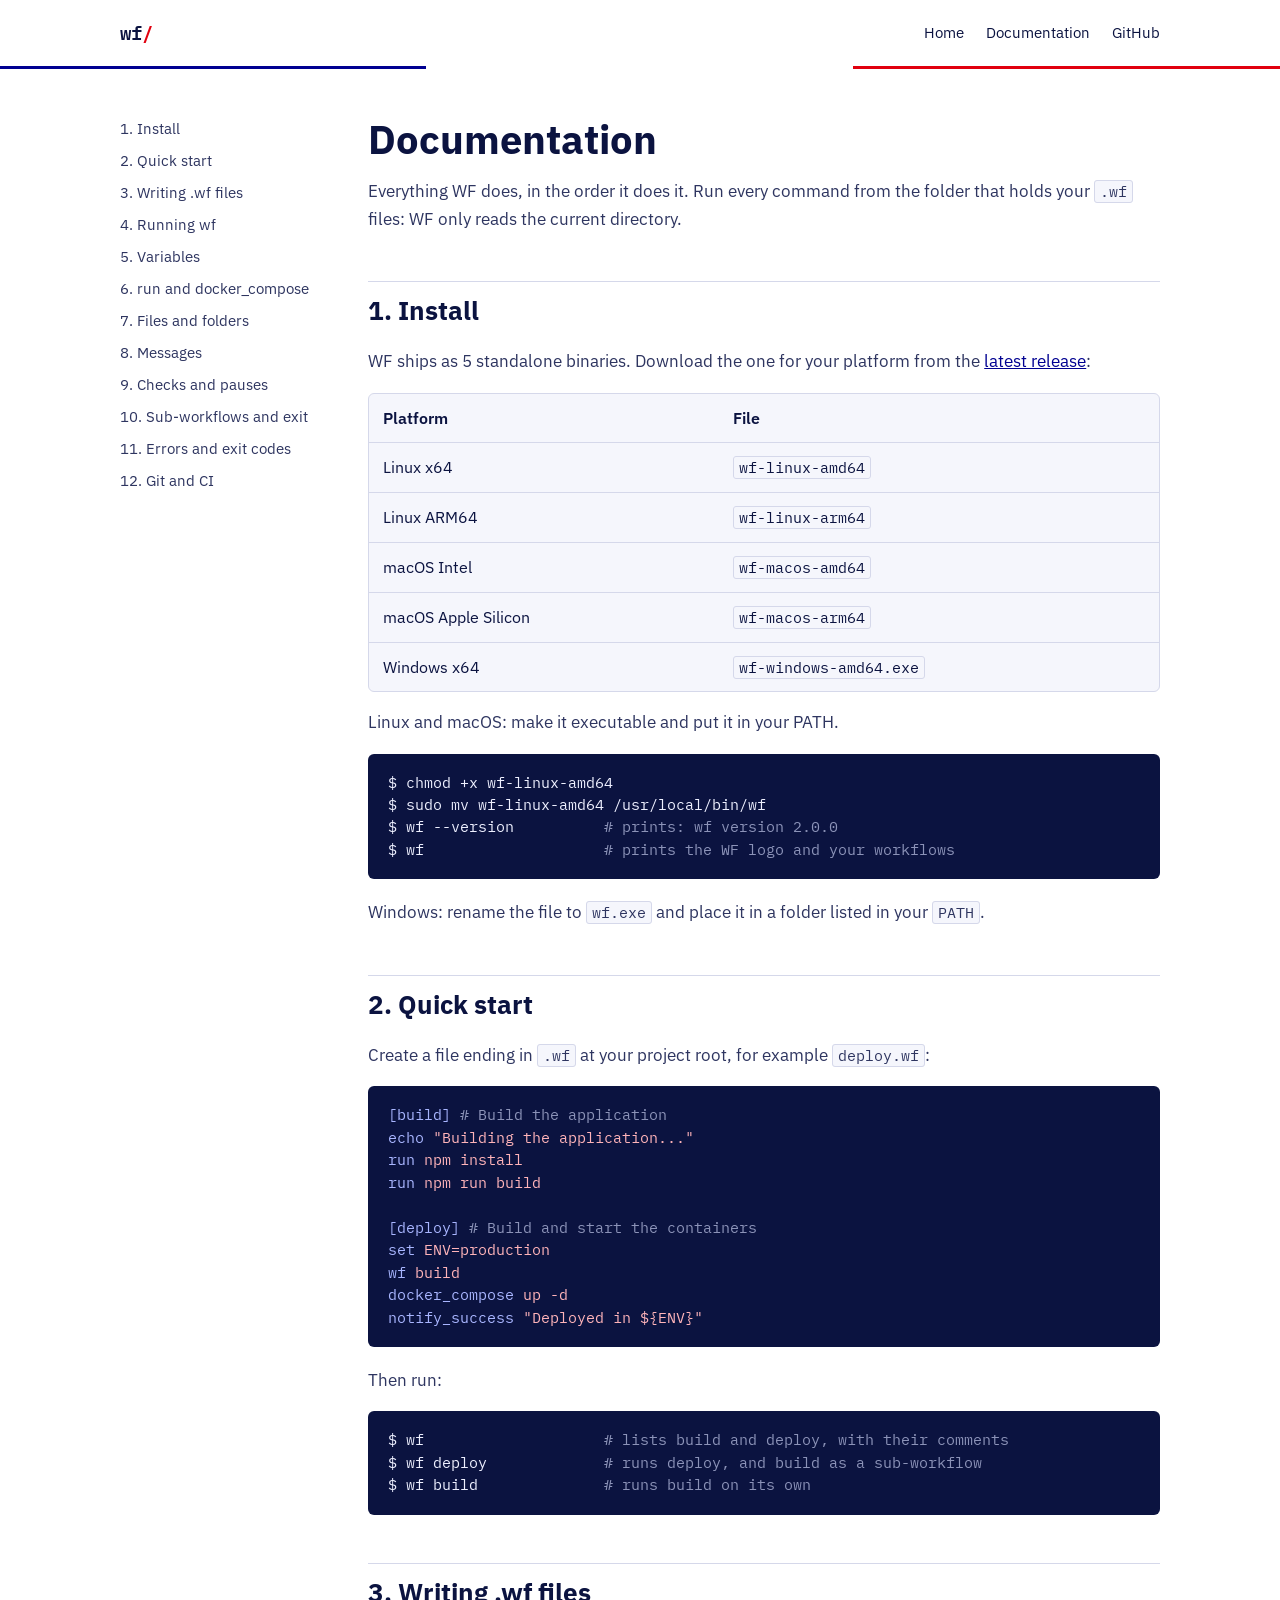
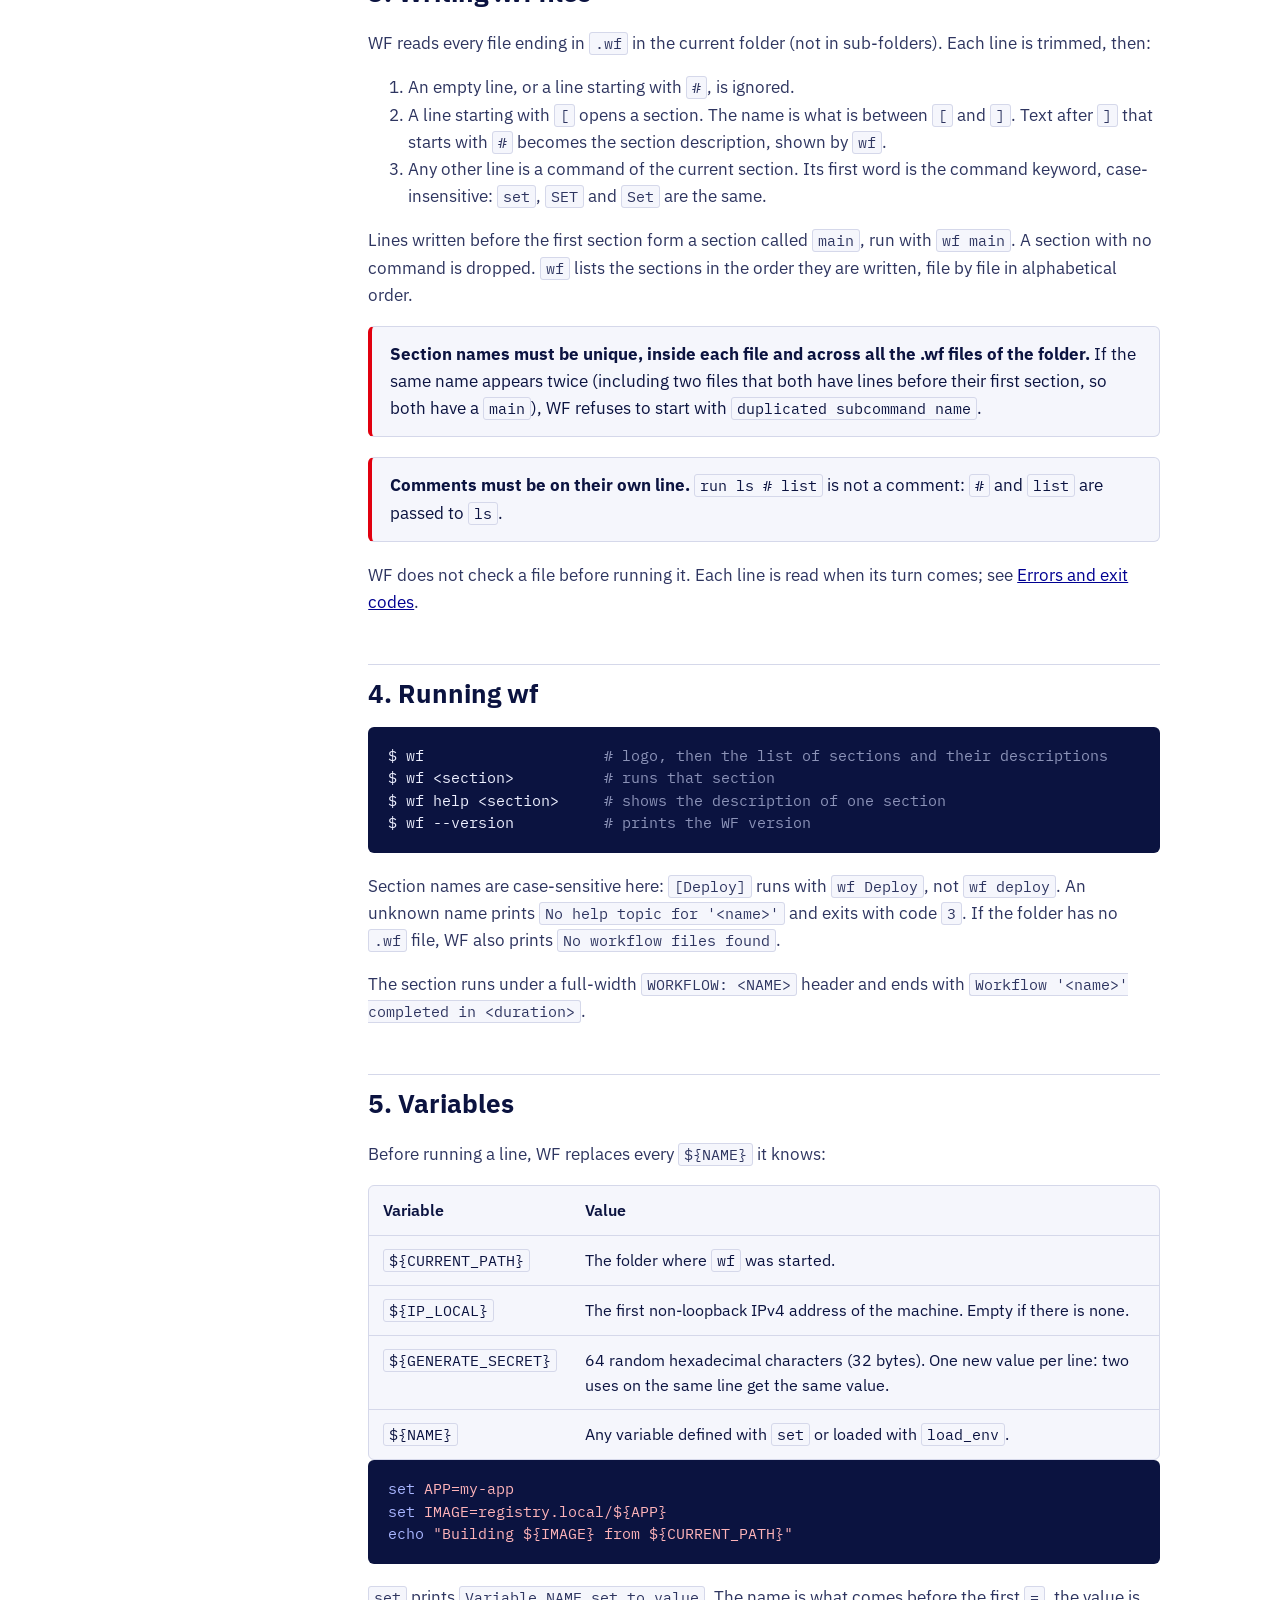
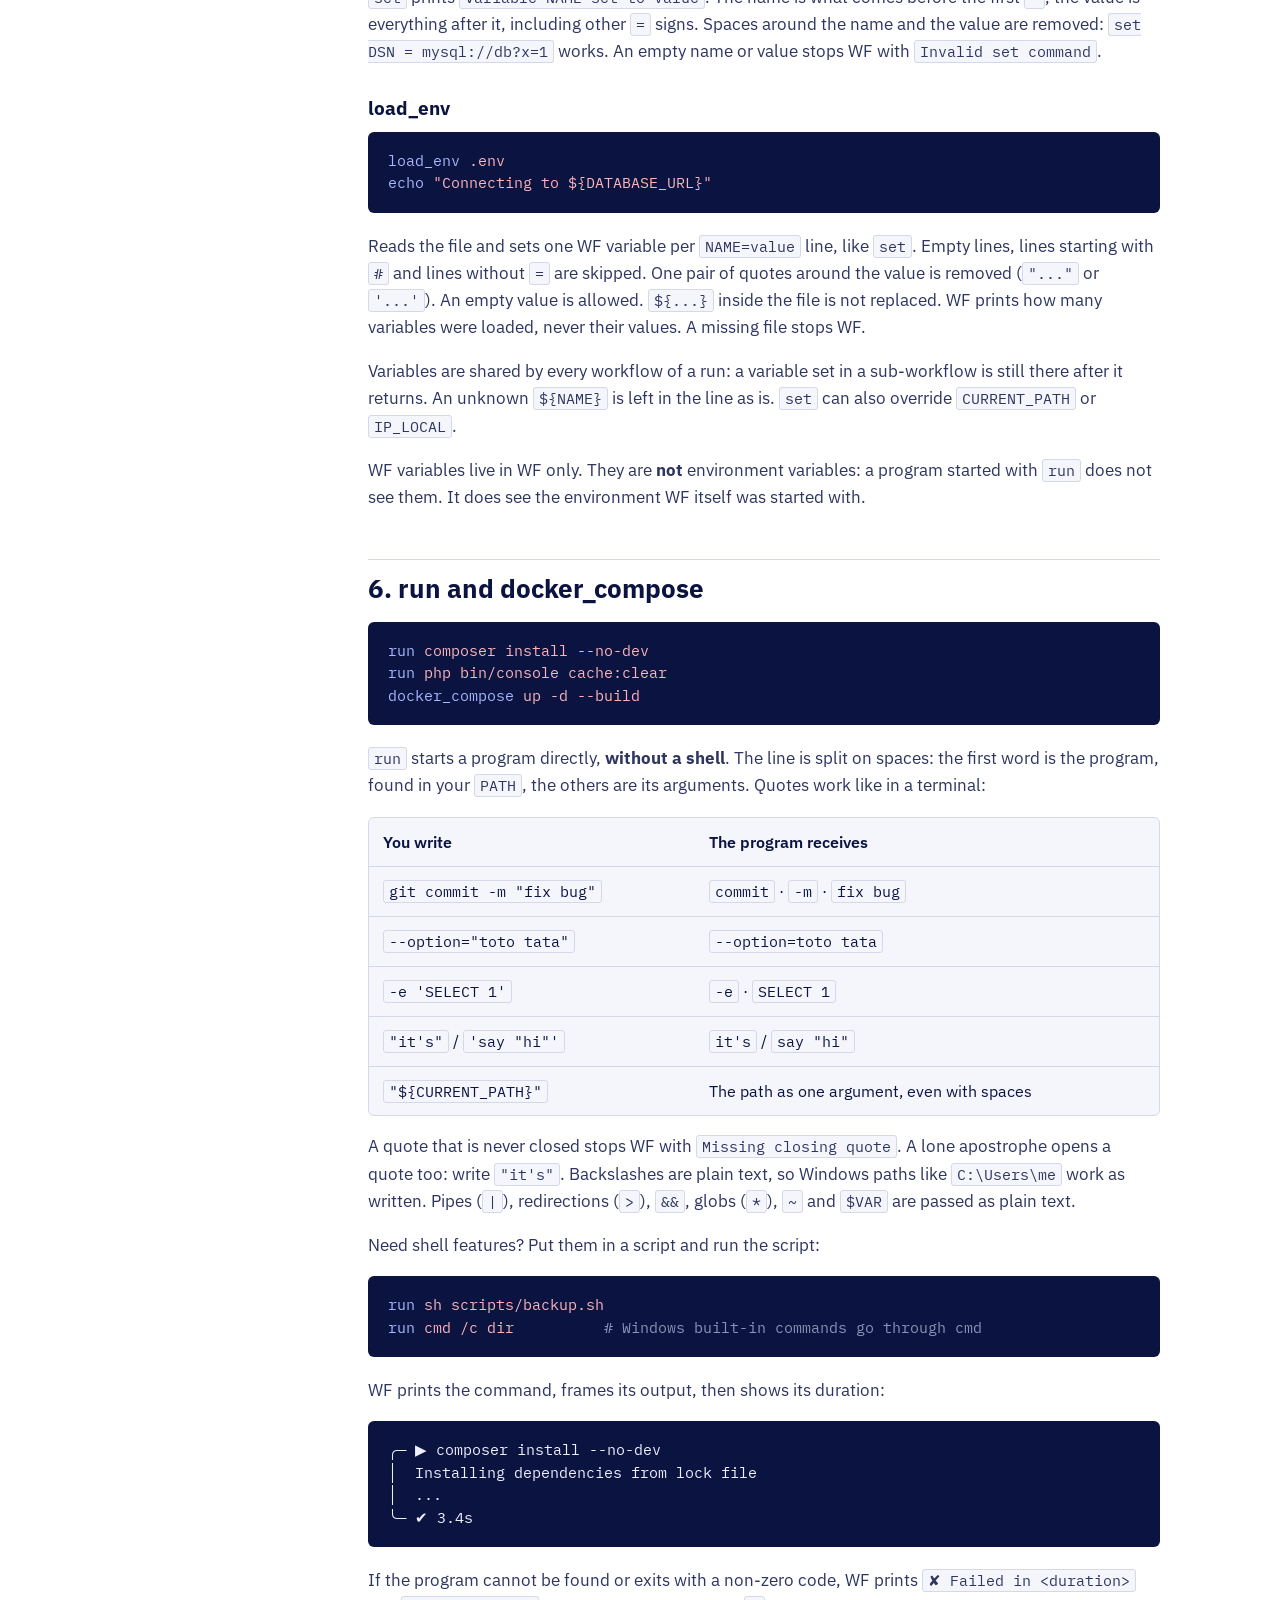
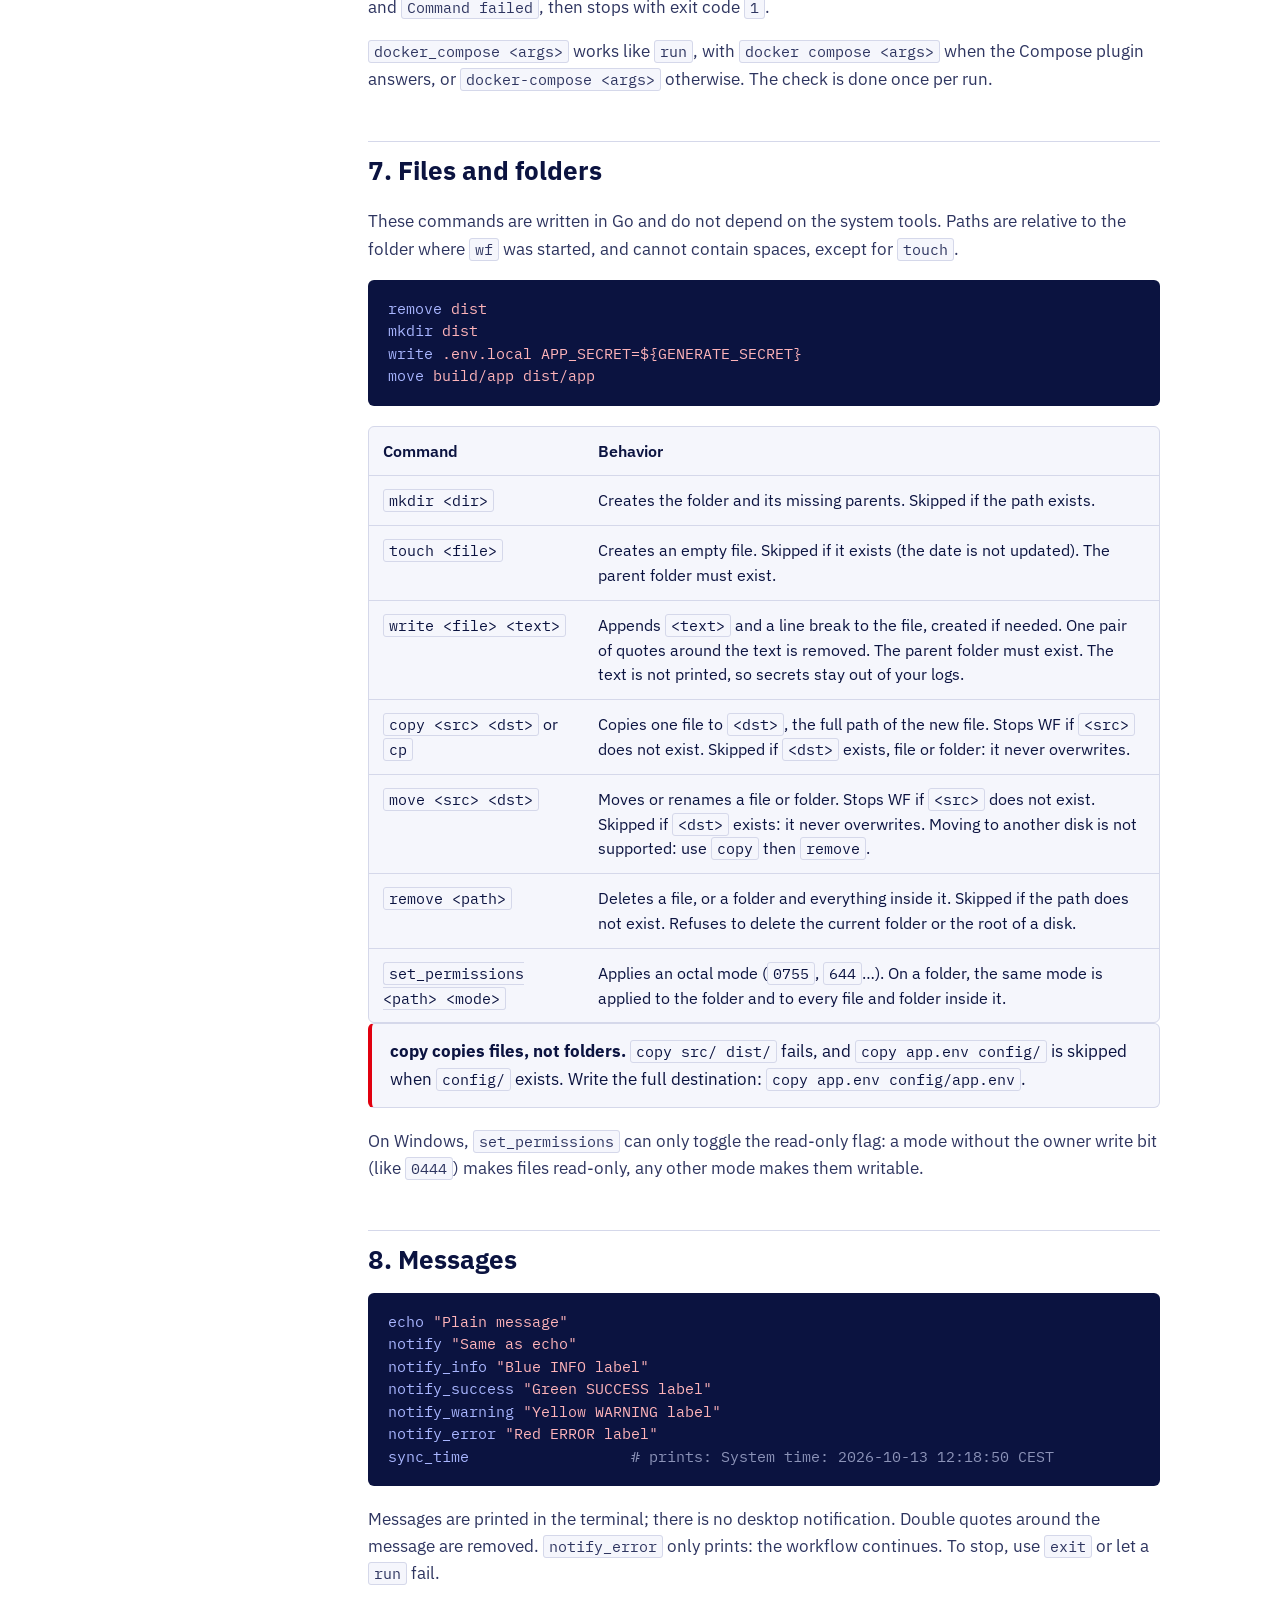
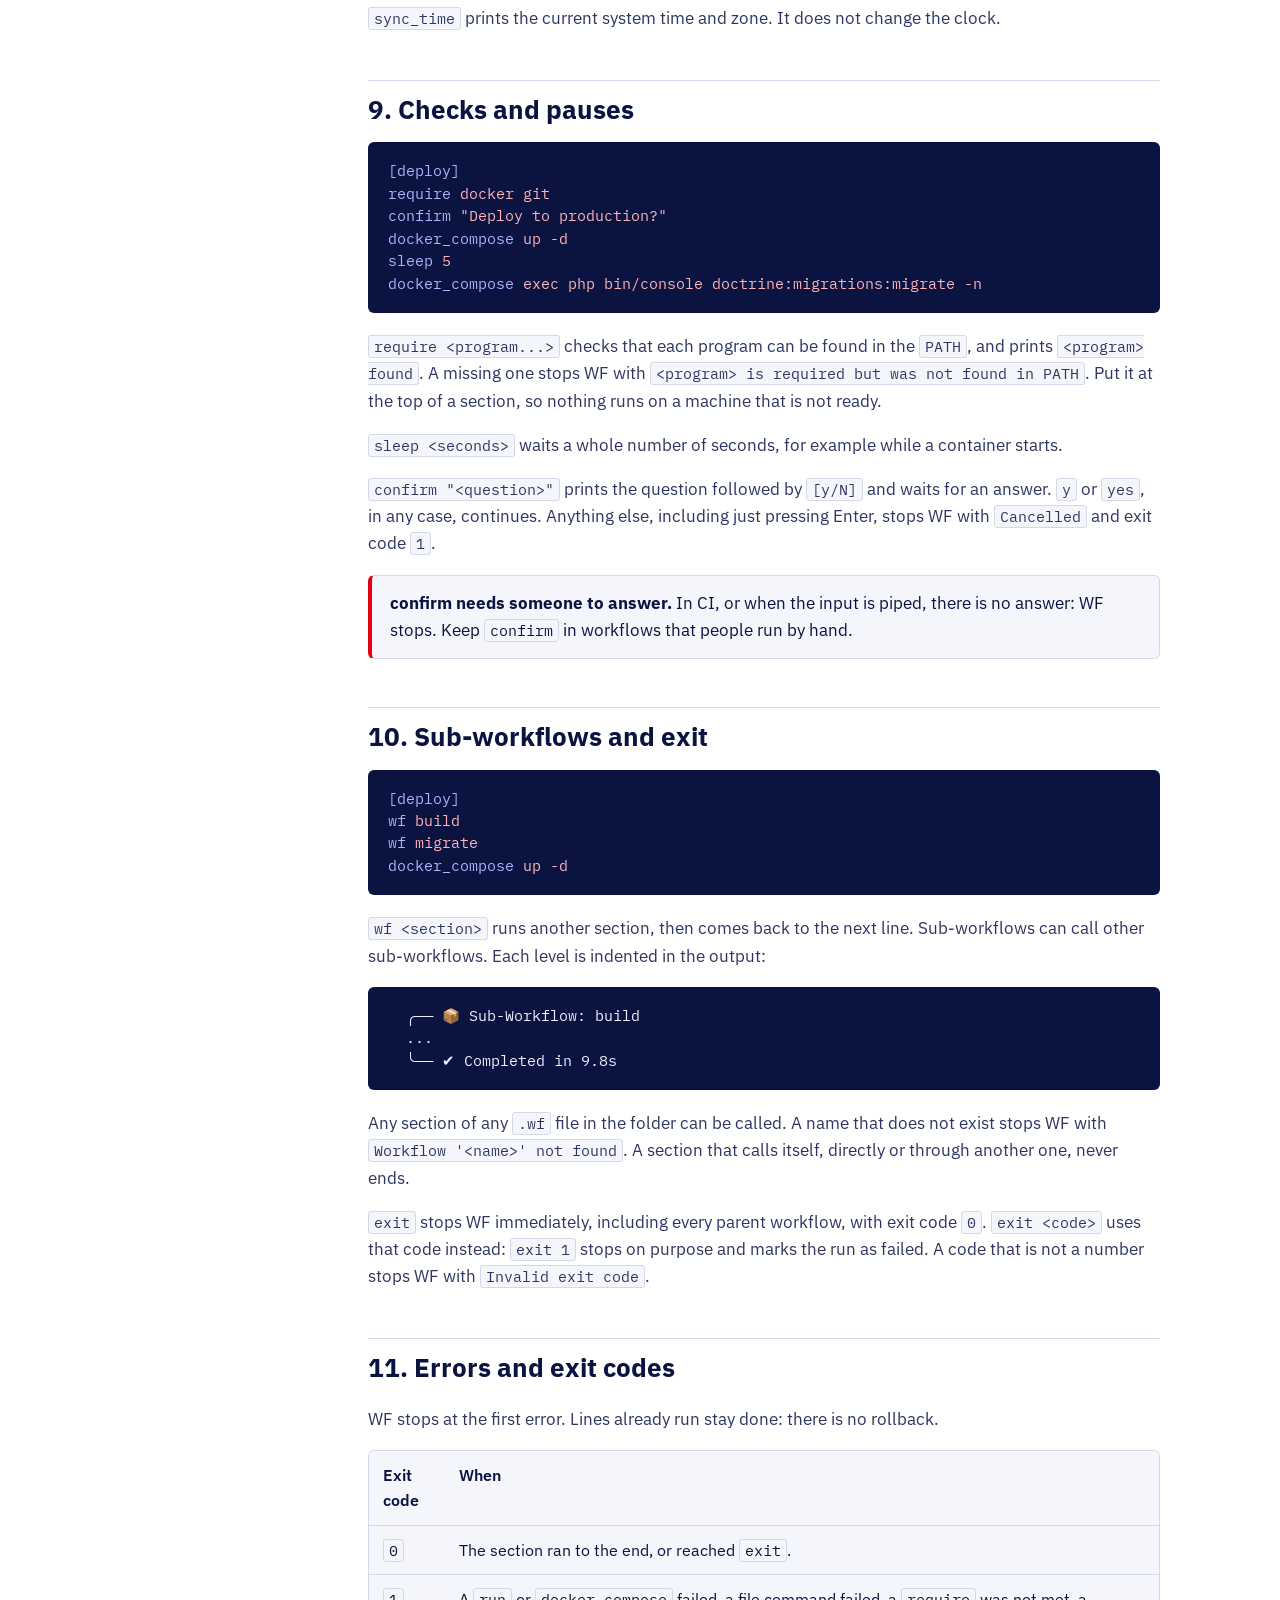
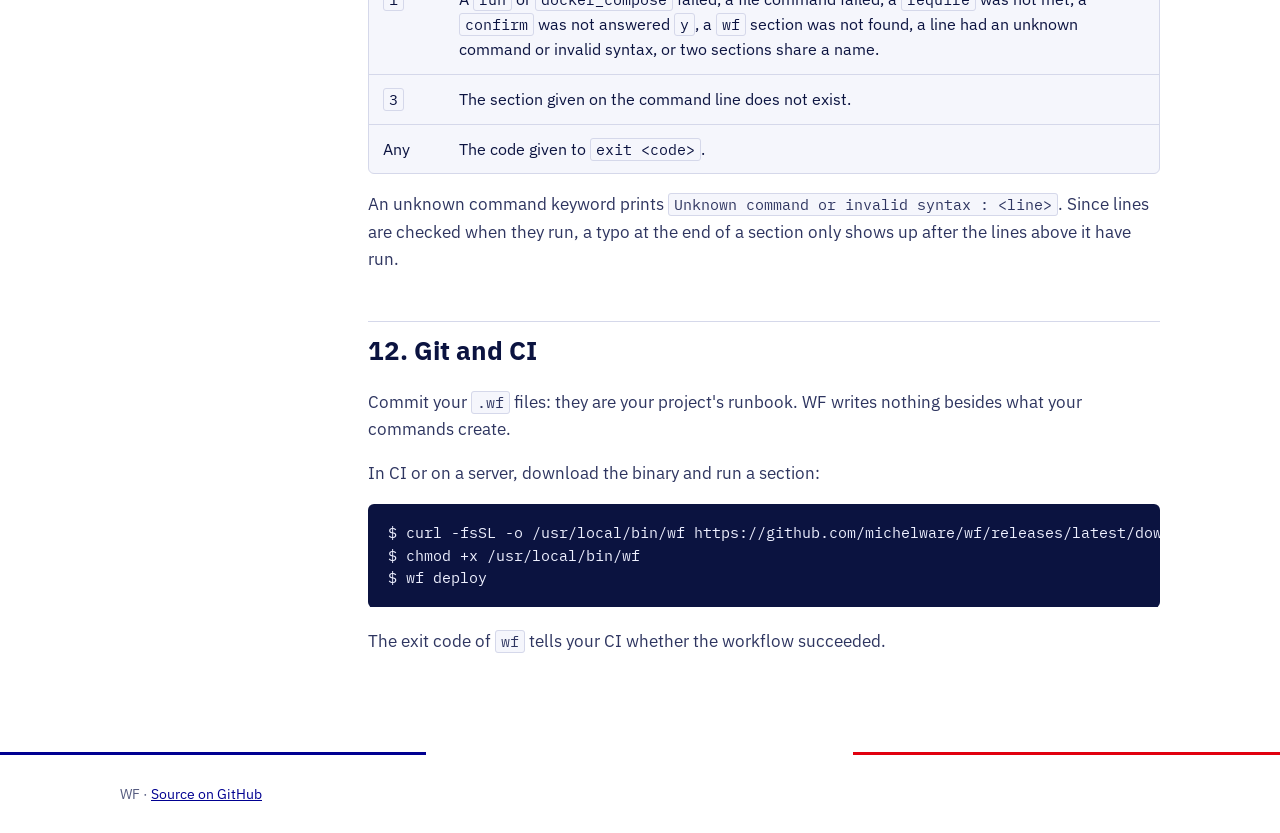
==== docs/docs.html @ cdd5311f "ci: refactor release workflow to use gh cli and simplify steps" ====
<!doctype html>
<html lang="en">
<head>
<meta charset="utf-8">
<meta name="viewport" content="width=device-width, initial-scale=1">
<title>WF documentation</title>
<meta name="description" content="Install and use WF: the 5 binaries, .wf file syntax, every command, variables and .env files, checks, sub-workflows, errors, exit codes and CI.">
<link rel="preconnect" href="https://fonts.googleapis.com">
<link rel="preconnect" href="https://fonts.gstatic.com" crossorigin>
<link href="https://fonts.googleapis.com/css2?family=IBM+Plex+Mono:wght@400;600&family=IBM+Plex+Sans:wght@400;600;700&display=swap" rel="stylesheet">
<link rel="stylesheet" href="style.css">
</head>
<body>

<header class="site-header">
  <div class="wrap">
    <a class="logo" href="./">wf<span>/</span></a>
    <nav class="site-nav" aria-label="Main">
      <a href="./">Home</a>
      <a href="docs.html">Documentation</a>
      <a href="https://github.com/michelware/wf">GitHub</a>
    </nav>
  </div>
</header>

<main class="wrap">
<div class="docs">

<nav class="toc" aria-label="Documentation">
  <ol>
    <li><a href="#install">1. Install</a></li>
    <li><a href="#quick-start">2. Quick start</a></li>
    <li><a href="#syntax">3. Writing .wf files</a></li>
    <li><a href="#cli">4. Running wf</a></li>
    <li><a href="#variables">5. Variables</a></li>
    <li><a href="#run">6. run and docker_compose</a></li>
    <li><a href="#files">7. Files and folders</a></li>
    <li><a href="#messages">8. Messages</a></li>
    <li><a href="#checks">9. Checks and pauses</a></li>
    <li><a href="#sub">10. Sub-workflows and exit</a></li>
    <li><a href="#errors">11. Errors and exit codes</a></li>
    <li><a href="#git-ci">12. Git and CI</a></li>
  </ol>
</nav>

<article>
<h1>Documentation</h1>
<p>Everything WF does, in the order it does it. Run every command from the folder that holds your <code>.wf</code> files: WF only reads the current directory.</p>

<h2 id="install">1. Install</h2>
<p>WF ships as 5 standalone binaries. Download the one for your platform from the <a href="https://github.com/michelware/wf/releases/latest">latest release</a>:</p>
<div class="table-box">
<table>
  <thead><tr><th>Platform</th><th>File</th></tr></thead>
  <tbody>
    <tr><td>Linux x64</td><td><code>wf-linux-amd64</code></td></tr>
    <tr><td>Linux ARM64</td><td><code>wf-linux-arm64</code></td></tr>
    <tr><td>macOS Intel</td><td><code>wf-macos-amd64</code></td></tr>
    <tr><td>macOS Apple Silicon</td><td><code>wf-macos-arm64</code></td></tr>
    <tr><td>Windows x64</td><td><code>wf-windows-amd64.exe</code></td></tr>
  </tbody>
</table>
</div>
<p>Linux and macOS: make it executable and put it in your PATH.</p>
<pre>$ chmod +x wf-linux-amd64
$ sudo mv wf-linux-amd64 /usr/local/bin/wf
$ wf --version          <span class="c"># prints: wf version 2.0.0</span>
$ wf                    <span class="c"># prints the WF logo and your workflows</span></pre>
<p>Windows: rename the file to <code>wf.exe</code> and place it in a folder listed in your <code>PATH</code>.</p>

<h2 id="quick-start">2. Quick start</h2>
<p>Create a file ending in <code>.wf</code> at your project root, for example <code>deploy.wf</code>:</p>
<pre><span class="k">[build]</span> <span class="c"># Build the application</span>
<span class="k">echo</span> <span class="v">"Building the application..."</span>
<span class="k">run</span> <span class="v">npm install</span>
<span class="k">run</span> <span class="v">npm run build</span>

<span class="k">[deploy]</span> <span class="c"># Build and start the containers</span>
<span class="k">set</span> <span class="v">ENV=production</span>
<span class="k">wf</span> <span class="v">build</span>
<span class="k">docker_compose</span> <span class="v">up -d</span>
<span class="k">notify_success</span> <span class="v">"Deployed in ${ENV}"</span></pre>
<p>Then run:</p>
<pre>$ wf                    <span class="c"># lists build and deploy, with their comments</span>
$ wf deploy             <span class="c"># runs deploy, and build as a sub-workflow</span>
$ wf build              <span class="c"># runs build on its own</span></pre>

<h2 id="syntax">3. Writing .wf files</h2>
<p>WF reads every file ending in <code>.wf</code> in the current folder (not in sub-folders). Each line is trimmed, then:</p>
<ol>
  <li>An empty line, or a line starting with <code>#</code>, is ignored.</li>
  <li>A line starting with <code>[</code> opens a section. The name is what is between <code>[</code> and <code>]</code>. Text after <code>]</code> that starts with <code>#</code> becomes the section description, shown by <code>wf</code>.</li>
  <li>Any other line is a command of the current section. Its first word is the command keyword, case-insensitive: <code>set</code>, <code>SET</code> and <code>Set</code> are the same.</li>
</ol>
<p>Lines written before the first section form a section called <code>main</code>, run with <code>wf main</code>. A section with no command is dropped. <code>wf</code> lists the sections in the order they are written, file by file in alphabetical order.</p>
<div class="note"><strong>Section names must be unique, inside each file and across all the .wf files of the folder.</strong> If the same name appears twice (including two files that both have lines before their first section, so both have a <code>main</code>), WF refuses to start with <code>duplicated subcommand name</code>.</div>
<div class="note"><strong>Comments must be on their own line.</strong> <code>run ls # list</code> is not a comment: <code>#</code> and <code>list</code> are passed to <code>ls</code>.</div>
<p>WF does not check a file before running it. Each line is read when its turn comes; see <a href="#errors">Errors and exit codes</a>.</p>

<h2 id="cli">4. Running wf</h2>
<pre>$ wf                    <span class="c"># logo, then the list of sections and their descriptions</span>
$ wf &lt;section&gt;          <span class="c"># runs that section</span>
$ wf help &lt;section&gt;     <span class="c"># shows the description of one section</span>
$ wf --version          <span class="c"># prints the WF version</span></pre>
<p>Section names are case-sensitive here: <code>[Deploy]</code> runs with <code>wf Deploy</code>, not <code>wf deploy</code>. An unknown name prints <code>No help topic for '&lt;name&gt;'</code> and exits with code <code>3</code>. If the folder has no <code>.wf</code> file, WF also prints <code>No workflow files found</code>.</p>
<p>The section runs under a full-width <code>WORKFLOW: &lt;NAME&gt;</code> header and ends with <code>Workflow '&lt;name&gt;' completed in &lt;duration&gt;</code>.</p>

<h2 id="variables">5. Variables</h2>
<p>Before running a line, WF replaces every <code>${NAME}</code> it knows:</p>
<div class="table-box">
<table>
  <thead><tr><th>Variable</th><th>Value</th></tr></thead>
  <tbody>
    <tr><td><code>${CURRENT_PATH}</code></td><td>The folder where <code>wf</code> was started.</td></tr>
    <tr><td><code>${IP_LOCAL}</code></td><td>The first non-loopback IPv4 address of the machine. Empty if there is none.</td></tr>
    <tr><td><code>${GENERATE_SECRET}</code></td><td>64 random hexadecimal characters (32 bytes). One new value per line: two uses on the same line get the same value.</td></tr>
    <tr><td><code>${NAME}</code></td><td>Any variable defined with <code>set</code> or loaded with <code>load_env</code>.</td></tr>
  </tbody>
</table>
</div>
<pre><span class="k">set</span> <span class="v">APP=my-app</span>
<span class="k">set</span> <span class="v">IMAGE=registry.local/${APP}</span>
<span class="k">echo</span> <span class="v">"Building ${IMAGE} from ${CURRENT_PATH}"</span></pre>
<p><code>set</code> prints <code>Variable NAME set to value</code>. The name is what comes before the first <code>=</code>, the value is everything after it, including other <code>=</code> signs. Spaces around the name and the value are removed: <code>set DSN = mysql://db?x=1</code> works. An empty name or value stops WF with <code>Invalid set command</code>.</p>
<h3>load_env</h3>
<pre><span class="k">load_env</span> <span class="v">.env</span>
<span class="k">echo</span> <span class="v">"Connecting to ${DATABASE_URL}"</span></pre>
<p>Reads the file and sets one WF variable per <code>NAME=value</code> line, like <code>set</code>. Empty lines, lines starting with <code>#</code> and lines without <code>=</code> are skipped. One pair of quotes around the value is removed (<code>"..."</code> or <code>'...'</code>). An empty value is allowed. <code>${...}</code> inside the file is not replaced. WF prints how many variables were loaded, never their values. A missing file stops WF.</p>
<p>Variables are shared by every workflow of a run: a variable set in a sub-workflow is still there after it returns. An unknown <code>${NAME}</code> is left in the line as is. <code>set</code> can also override <code>CURRENT_PATH</code> or <code>IP_LOCAL</code>.</p>
<p>WF variables live in WF only. They are <strong>not</strong> environment variables: a program started with <code>run</code> does not see them. It does see the environment WF itself was started with.</p>

<h2 id="run">6. run and docker_compose</h2>
<pre><span class="k">run</span> <span class="v">composer install --no-dev</span>
<span class="k">run</span> <span class="v">php bin/console cache:clear</span>
<span class="k">docker_compose</span> <span class="v">up -d --build</span></pre>
<p><code>run</code> starts a program directly, <strong>without a shell</strong>. The line is split on spaces: the first word is the program, found in your <code>PATH</code>, the others are its arguments. Quotes work like in a terminal:</p>
<div class="table-box">
<table>
  <thead><tr><th>You write</th><th>The program receives</th></tr></thead>
  <tbody>
    <tr><td><code>git commit -m "fix bug"</code></td><td><code>commit</code> · <code>-m</code> · <code>fix bug</code></td></tr>
    <tr><td><code>--option="toto tata"</code></td><td><code>--option=toto tata</code></td></tr>
    <tr><td><code>-e 'SELECT 1'</code></td><td><code>-e</code> · <code>SELECT 1</code></td></tr>
    <tr><td><code>"it's"</code> / <code>'say "hi"'</code></td><td><code>it's</code> / <code>say "hi"</code></td></tr>
    <tr><td><code>"${CURRENT_PATH}"</code></td><td>The path as one argument, even with spaces</td></tr>
  </tbody>
</table>
</div>
<p>A quote that is never closed stops WF with <code>Missing closing quote</code>. A lone apostrophe opens a quote too: write <code>"it's"</code>. Backslashes are plain text, so Windows paths like <code>C:\Users\me</code> work as written. Pipes (<code>|</code>), redirections (<code>&gt;</code>), <code>&amp;&amp;</code>, globs (<code>*</code>), <code>~</code> and <code>$VAR</code> are passed as plain text.</p>
<p>Need shell features? Put them in a script and run the script:</p>
<pre><span class="k">run</span> <span class="v">sh scripts/backup.sh</span>
<span class="k">run</span> <span class="v">cmd /c dir</span>          <span class="c"># Windows built-in commands go through cmd</span></pre>
<p>WF prints the command, frames its output, then shows its duration:</p>
<pre>╭─ ▶ composer install --no-dev
│  Installing dependencies from lock file
│  ...
╰─ ✔ 3.4s</pre>
<p>If the program cannot be found or exits with a non-zero code, WF prints <code>✘ Failed in &lt;duration&gt;</code> and <code>Command failed</code>, then stops with exit code <code>1</code>.</p>
<p><code>docker_compose &lt;args&gt;</code> works like <code>run</code>, with <code>docker compose &lt;args&gt;</code> when the Compose plugin answers, or <code>docker-compose &lt;args&gt;</code> otherwise. The check is done once per run.</p>

<h2 id="files">7. Files and folders</h2>
<p>These commands are written in Go and do not depend on the system tools. Paths are relative to the folder where <code>wf</code> was started, and cannot contain spaces, except for <code>touch</code>.</p>
<pre><span class="k">remove</span> <span class="v">dist</span>
<span class="k">mkdir</span> <span class="v">dist</span>
<span class="k">write</span> <span class="v">.env.local APP_SECRET=${GENERATE_SECRET}</span>
<span class="k">move</span> <span class="v">build/app dist/app</span></pre>
<div class="table-box">
<table>
  <thead><tr><th>Command</th><th>Behavior</th></tr></thead>
  <tbody>
    <tr><td><code>mkdir &lt;dir&gt;</code></td><td>Creates the folder and its missing parents. Skipped if the path exists.</td></tr>
    <tr><td><code>touch &lt;file&gt;</code></td><td>Creates an empty file. Skipped if it exists (the date is not updated). The parent folder must exist.</td></tr>
    <tr><td><code>write &lt;file&gt; &lt;text&gt;</code></td><td>Appends <code>&lt;text&gt;</code> and a line break to the file, created if needed. One pair of quotes around the text is removed. The parent folder must exist. The text is not printed, so secrets stay out of your logs.</td></tr>
    <tr><td><code>copy &lt;src&gt; &lt;dst&gt;</code> or <code>cp</code></td><td>Copies one file to <code>&lt;dst&gt;</code>, the full path of the new file. Stops WF if <code>&lt;src&gt;</code> does not exist. Skipped if <code>&lt;dst&gt;</code> exists, file or folder: it never overwrites.</td></tr>
    <tr><td><code>move &lt;src&gt; &lt;dst&gt;</code></td><td>Moves or renames a file or folder. Stops WF if <code>&lt;src&gt;</code> does not exist. Skipped if <code>&lt;dst&gt;</code> exists: it never overwrites. Moving to another disk is not supported: use <code>copy</code> then <code>remove</code>.</td></tr>
    <tr><td><code>remove &lt;path&gt;</code></td><td>Deletes a file, or a folder and everything inside it. Skipped if the path does not exist. Refuses to delete the current folder or the root of a disk.</td></tr>
    <tr><td><code>set_permissions &lt;path&gt; &lt;mode&gt;</code></td><td>Applies an octal mode (<code>0755</code>, <code>644</code>…). On a folder, the same mode is applied to the folder and to every file and folder inside it.</td></tr>
  </tbody>
</table>
</div>
<div class="note"><strong>copy copies files, not folders.</strong> <code>copy src/ dist/</code> fails, and <code>copy app.env config/</code> is skipped when <code>config/</code> exists. Write the full destination: <code>copy app.env config/app.env</code>.</div>
<p>On Windows, <code>set_permissions</code> can only toggle the read-only flag: a mode without the owner write bit (like <code>0444</code>) makes files read-only, any other mode makes them writable.</p>

<h2 id="messages">8. Messages</h2>
<pre><span class="k">echo</span> <span class="v">"Plain message"</span>
<span class="k">notify</span> <span class="v">"Same as echo"</span>
<span class="k">notify_info</span> <span class="v">"Blue INFO label"</span>
<span class="k">notify_success</span> <span class="v">"Green SUCCESS label"</span>
<span class="k">notify_warning</span> <span class="v">"Yellow WARNING label"</span>
<span class="k">notify_error</span> <span class="v">"Red ERROR label"</span>
<span class="k">sync_time</span>                  <span class="c"># prints: System time: 2026-10-13 12:18:50 CEST</span></pre>
<p>Messages are printed in the terminal; there is no desktop notification. Double quotes around the message are removed. <code>notify_error</code> only prints: the workflow continues. To stop, use <code>exit</code> or let a <code>run</code> fail.</p>
<p><code>sync_time</code> prints the current system time and zone. It does not change the clock.</p>

<h2 id="checks">9. Checks and pauses</h2>
<pre><span class="k">[deploy]</span>
<span class="k">require</span> <span class="v">docker git</span>
<span class="k">confirm</span> <span class="v">"Deploy to production?"</span>
<span class="k">docker_compose</span> <span class="v">up -d</span>
<span class="k">sleep</span> <span class="v">5</span>
<span class="k">docker_compose</span> <span class="v">exec php bin/console doctrine:migrations:migrate -n</span></pre>
<p><code>require &lt;program...&gt;</code> checks that each program can be found in the <code>PATH</code>, and prints <code>&lt;program&gt; found</code>. A missing one stops WF with <code>&lt;program&gt; is required but was not found in PATH</code>. Put it at the top of a section, so nothing runs on a machine that is not ready.</p>
<p><code>sleep &lt;seconds&gt;</code> waits a whole number of seconds, for example while a container starts.</p>
<p><code>confirm "&lt;question&gt;"</code> prints the question followed by <code>[y/N]</code> and waits for an answer. <code>y</code> or <code>yes</code>, in any case, continues. Anything else, including just pressing Enter, stops WF with <code>Cancelled</code> and exit code <code>1</code>.</p>
<div class="note"><strong>confirm needs someone to answer.</strong> In CI, or when the input is piped, there is no answer: WF stops. Keep <code>confirm</code> in workflows that people run by hand.</div>

<h2 id="sub">10. Sub-workflows and exit</h2>
<pre><span class="k">[deploy]</span>
<span class="k">wf</span> <span class="v">build</span>
<span class="k">wf</span> <span class="v">migrate</span>
<span class="k">docker_compose</span> <span class="v">up -d</span></pre>
<p><code>wf &lt;section&gt;</code> runs another section, then comes back to the next line. Sub-workflows can call other sub-workflows. Each level is indented in the output:</p>
<pre>  ╭── 📦 Sub-Workflow: build
  ...
  ╰── ✔ Completed in 9.8s</pre>
<p>Any section of any <code>.wf</code> file in the folder can be called. A name that does not exist stops WF with <code>Workflow '&lt;name&gt;' not found</code>. A section that calls itself, directly or through another one, never ends.</p>
<p><code>exit</code> stops WF immediately, including every parent workflow, with exit code <code>0</code>. <code>exit &lt;code&gt;</code> uses that code instead: <code>exit 1</code> stops on purpose and marks the run as failed. A code that is not a number stops WF with <code>Invalid exit code</code>.</p>

<h2 id="errors">11. Errors and exit codes</h2>
<p>WF stops at the first error. Lines already run stay done: there is no rollback.</p>
<div class="table-box">
<table>
  <thead><tr><th>Exit code</th><th>When</th></tr></thead>
  <tbody>
    <tr><td><code>0</code></td><td>The section ran to the end, or reached <code>exit</code>.</td></tr>
    <tr><td><code>1</code></td><td>A <code>run</code> or <code>docker_compose</code> failed, a file command failed, a <code>require</code> was not met, a <code>confirm</code> was not answered <code>y</code>, a <code>wf</code> section was not found, a line had an unknown command or invalid syntax, or two sections share a name.</td></tr>
    <tr><td><code>3</code></td><td>The section given on the command line does not exist.</td></tr>
    <tr><td>Any</td><td>The code given to <code>exit &lt;code&gt;</code>.</td></tr>
  </tbody>
</table>
</div>
<p>An unknown command keyword prints <code>Unknown command or invalid syntax : &lt;line&gt;</code>. Since lines are checked when they run, a typo at the end of a section only shows up after the lines above it have run.</p>

<h2 id="git-ci">12. Git and CI</h2>
<p>Commit your <code>.wf</code> files: they are your project's runbook. WF writes nothing besides what your commands create.</p>
<p>In CI or on a server, download the binary and run a section:</p>
<pre>$ curl -fsSL -o /usr/local/bin/wf https://github.com/michelware/wf/releases/latest/download/wf-linux-amd64
$ chmod +x /usr/local/bin/wf
$ wf deploy</pre>
<p>The exit code of <code>wf</code> tells your CI whether the workflow succeeded.</p>

</article>
</div>
</main>

<footer class="site-footer">
  <div class="wrap">WF · <a href="https://github.com/michelware/wf">Source on GitHub</a></div>
</footer>

</body>
</html>
---- docs/style.css ----
/* WF site — shared stylesheet. No framework, no build step. */

/* Colour chart: blue, white, red, the colours of France and Paris. */
:root {
  --blue: #000091;
  --white: #ffffff;
  --red: #e1000f;
  --ground: #ffffff;
  --surface: #f5f6fc;
  --ink: #0b1340;
  --ink-soft: #2e3560;
  --ink-mute: #565c80;
  --line: #d5d8ea;
  --accent: var(--blue);
  --accent-2: var(--red);
  --code-bg: #0b1340;
  --code-ink: #eef0ff;
  --code-comment: #8c93b8;
  --code-key: #a9b6ff;
  --code-value: #ffb4b9;
  --font-sans: "IBM Plex Sans", system-ui, -apple-system, "Segoe UI", sans-serif;
  --font-mono: "IBM Plex Mono", ui-monospace, "SFMono-Regular", Menlo, monospace;
}

@media (prefers-color-scheme: dark) {
  :root {
    --blue: #3d5bff;
    --ground: #070c26;
    --surface: #0f1638;
    --ink: #ffffff;
    --ink-soft: #ccd1ec;
    --ink-mute: #9aa1c6;
    --line: #232c5c;
    --accent: #8fa0ff;
    --accent-2: #ff5c66;
    --code-bg: #03061a;
  }
}

* { box-sizing: border-box; }

html { scroll-behavior: smooth; }

body {
  margin: 0;
  background: var(--ground);
  color: var(--ink);
  font-family: var(--font-sans);
  font-size: 17px;
  line-height: 1.6;
}

a { color: var(--accent); }
a:hover { text-decoration-thickness: 2px; }

.wrap { max-width: 1080px; margin: 0 auto; padding: 0 20px; }

/* Header */
.site-header {
  border-bottom: 3px solid;
  border-image: linear-gradient(to right, var(--blue) 33.3%, var(--white) 33.3% 66.6%, var(--red) 66.6%) 1;
}
.site-header .wrap {
  display: flex; flex-wrap: wrap; gap: 16px;
  align-items: center; justify-content: space-between;
  padding-top: 18px; padding-bottom: 18px;
}
.logo { font-family: var(--font-mono); font-weight: 600; font-size: 19px; color: var(--ink); text-decoration: none; }
.logo span { color: var(--accent-2); }
.site-nav { display: flex; flex-wrap: wrap; gap: 22px; font-size: 15px; }
.site-nav a { color: var(--ink); text-decoration: none; }
.site-nav a:hover { color: var(--accent-2); }

/* Hero */
.hero { padding: 88px 0 72px; }
.eyebrow { font-family: var(--font-mono); font-size: 14px; color: var(--ink-mute); margin: 0 0 20px; }
.hero h1 { margin: 0; font-size: clamp(36px, 6vw, 60px); line-height: 1.05; letter-spacing: -0.02em; max-width: 820px; }
.hero p.lead { margin: 24px 0 0; font-size: 20px; color: var(--ink-soft); max-width: 680px; }
.actions { margin-top: 36px; display: flex; flex-wrap: wrap; gap: 14px; }
.button {
  display: inline-flex; align-items: center; min-height: 48px; padding: 0 22px;
  border-radius: 4px; font-weight: 600; text-decoration: none;
  border: 1px solid var(--ink); color: var(--ink);
}
.button.primary { background: var(--accent); border-color: var(--accent); color: var(--white); }
.button.primary:hover { background: var(--accent-2); border-color: var(--accent-2); opacity: 1; }
.button:hover { text-decoration: none; opacity: 0.9; }

/* Sections */
section { padding: 64px 0; border-top: 1px solid var(--line); }
section h2 { margin: 0 0 12px; font-size: 32px; line-height: 1.2; }
.section-lead { margin: 0 0 36px; color: var(--ink-soft); max-width: 680px; }
.label { font-family: var(--font-mono); font-size: 14px; color: var(--accent-2); margin: 0 0 10px; }

.grid { display: flex; flex-wrap: wrap; gap: 20px; }
.card {
  flex: 1 1 280px; background: var(--surface); border: 1px solid var(--line);
  border-radius: 6px; padding: 24px;
}
.card h3 { margin: 0 0 8px; font-size: 19px; }
.card p { margin: 0; color: var(--ink-soft); }
.card { min-width: 0; }
.card pre { margin: 0 0 14px; font-size: 13px; tab-size: 4; }
#example .grid { margin-top: 20px; }

/* Code */
pre, code { font-family: var(--font-mono); font-size: 14.5px; }
pre {
  background: var(--code-bg); color: var(--code-ink);
  border-radius: 6px; padding: 18px 20px; overflow-x: auto; line-height: 1.55; margin: 0 0 20px;
}
:not(pre) > code { background: var(--surface); border: 1px solid var(--line); border-radius: 3px; padding: 1px 5px; }
.c { color: var(--code-comment); }
.k { color: var(--code-key); }
.v { color: var(--code-value); }

.terminal-title { font-family: var(--font-mono); font-size: 13px; color: var(--ink-mute); margin: 0 0 6px; }

/* Tables */
.table-box { overflow-x: auto; border: 1px solid var(--line); border-radius: 6px; background: var(--surface); }
table { border-collapse: collapse; width: 100%; min-width: 640px; font-size: 15.5px; }
th, td { text-align: left; padding: 12px 14px; border-bottom: 1px solid var(--line); vertical-align: top; }
th { font-weight: 600; }
tr:last-child td { border-bottom: 0; }
td.us, th.us { background: color-mix(in srgb, var(--accent) 8%, transparent); }

/* Never list */
.never { display: flex; flex-wrap: wrap; gap: 10px; list-style: none; padding: 0; margin: 0; }
.never li { font-family: var(--font-mono); font-size: 14px; padding: 6px 12px; border: 1px solid var(--line); border-radius: 4px; }

/* Quote */
blockquote { margin: 0; padding: 24px; background: var(--surface); border: 1px solid var(--line); border-radius: 6px; font-size: 19px; }
blockquote footer { margin-top: 10px; font-size: 15px; color: var(--ink-mute); }

/* Docs layout */
.docs { display: flex; flex-wrap: wrap; gap: 48px; padding: 48px 0 80px; }
.docs nav.toc { flex: 1 1 200px; max-width: 240px; font-size: 15px; }
.docs nav.toc ol { list-style: none; padding: 0; margin: 0; display: flex; flex-direction: column; gap: 8px; }
.docs nav.toc a { color: var(--ink-soft); text-decoration: none; }
.docs nav.toc a:hover { color: var(--accent); }
.docs article { flex: 999 1 560px; min-width: 0; }
.docs article h1 { margin: 0 0 12px; font-size: 40px; line-height: 1.1; }
.docs article h2 { margin: 48px 0 12px; font-size: 26px; padding-top: 8px; border-top: 1px solid var(--line); }
.docs article h3 { margin: 28px 0 8px; font-size: 19px; }
.docs article p, .docs article li { color: var(--ink-soft); }
.note { padding: 14px 18px; border: 1px solid var(--line); border-left: 4px solid var(--accent-2); border-radius: 6px; background: var(--surface); margin: 0 0 20px; }
.note strong { color: var(--ink); }

/* Footer */
.site-footer { border-top: 3px solid; border-image: linear-gradient(to right, var(--blue) 33.3%, var(--white) 33.3% 66.6%, var(--red) 66.6%) 1; padding: 28px 0; font-size: 14px; color: var(--ink-mute); }

@media (max-width: 720px) {
  .docs nav.toc { max-width: none; }
  .hero { padding: 56px 0 48px; }
}
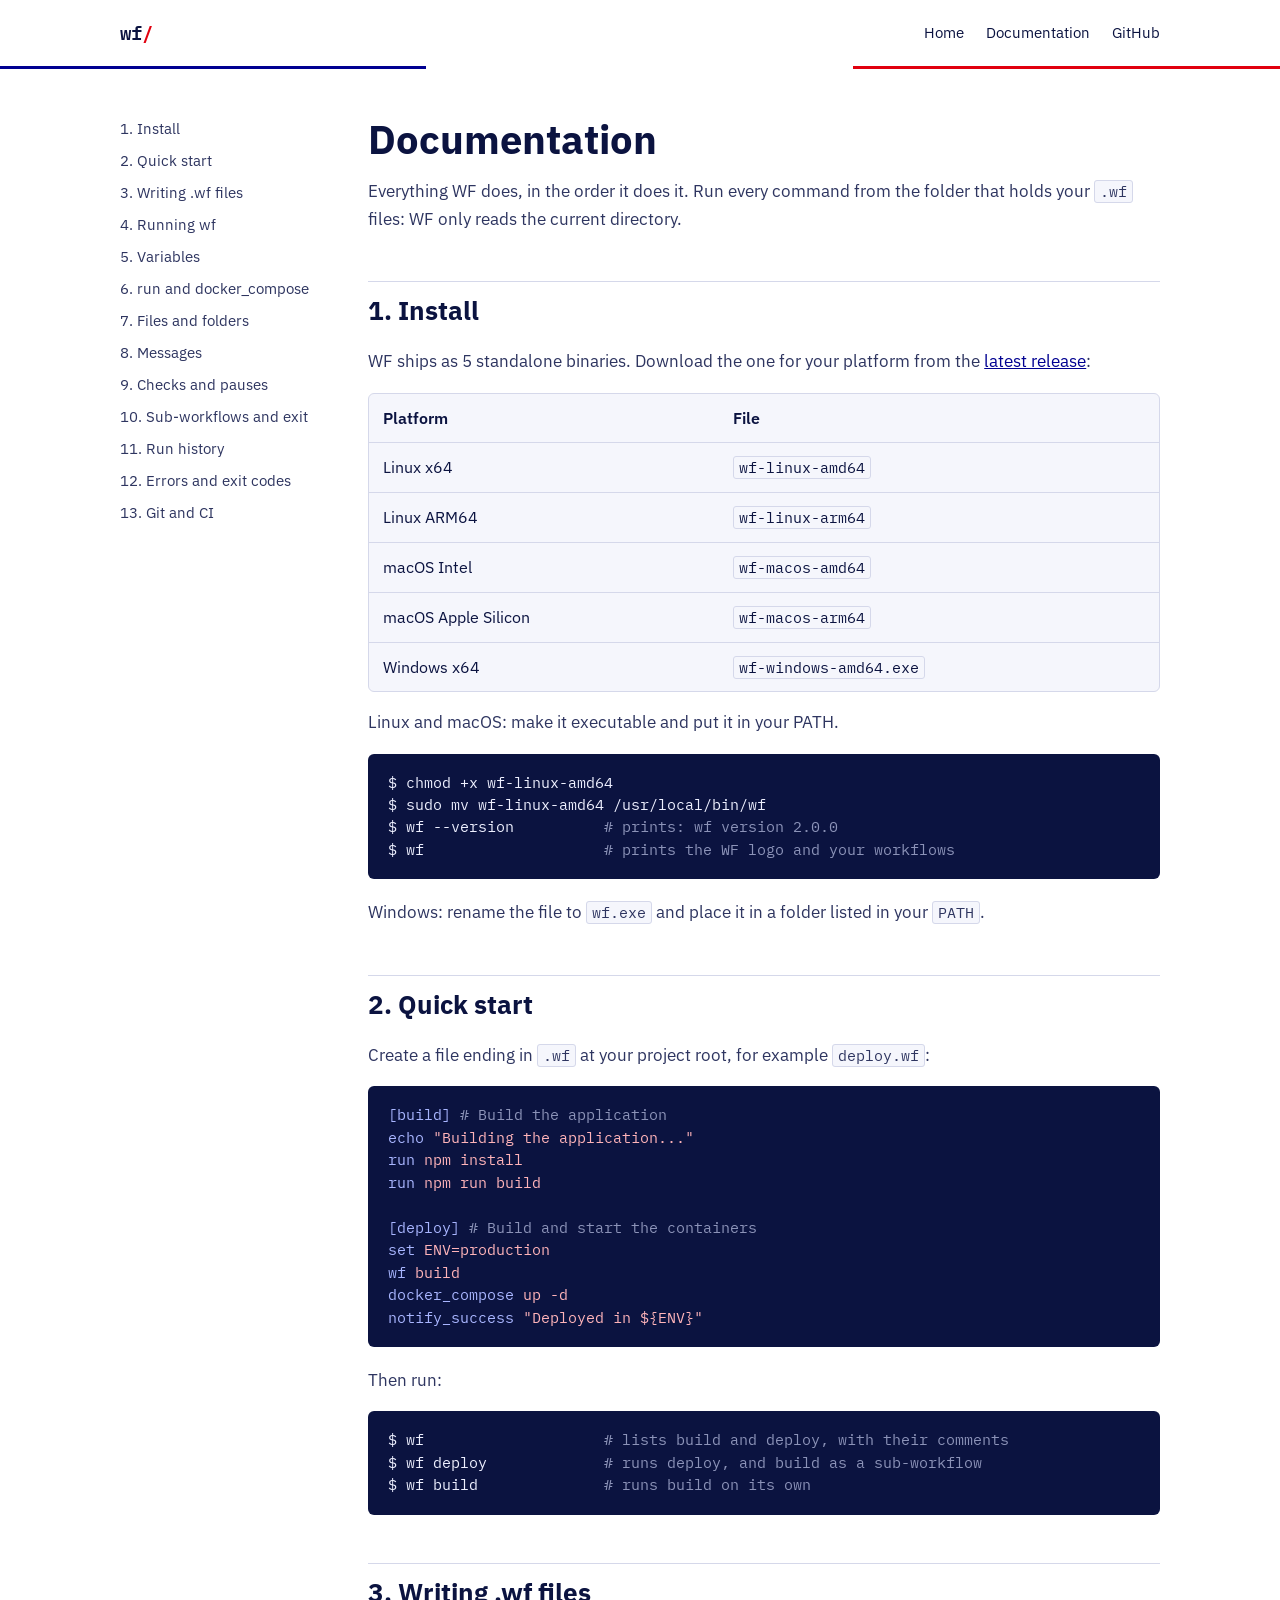
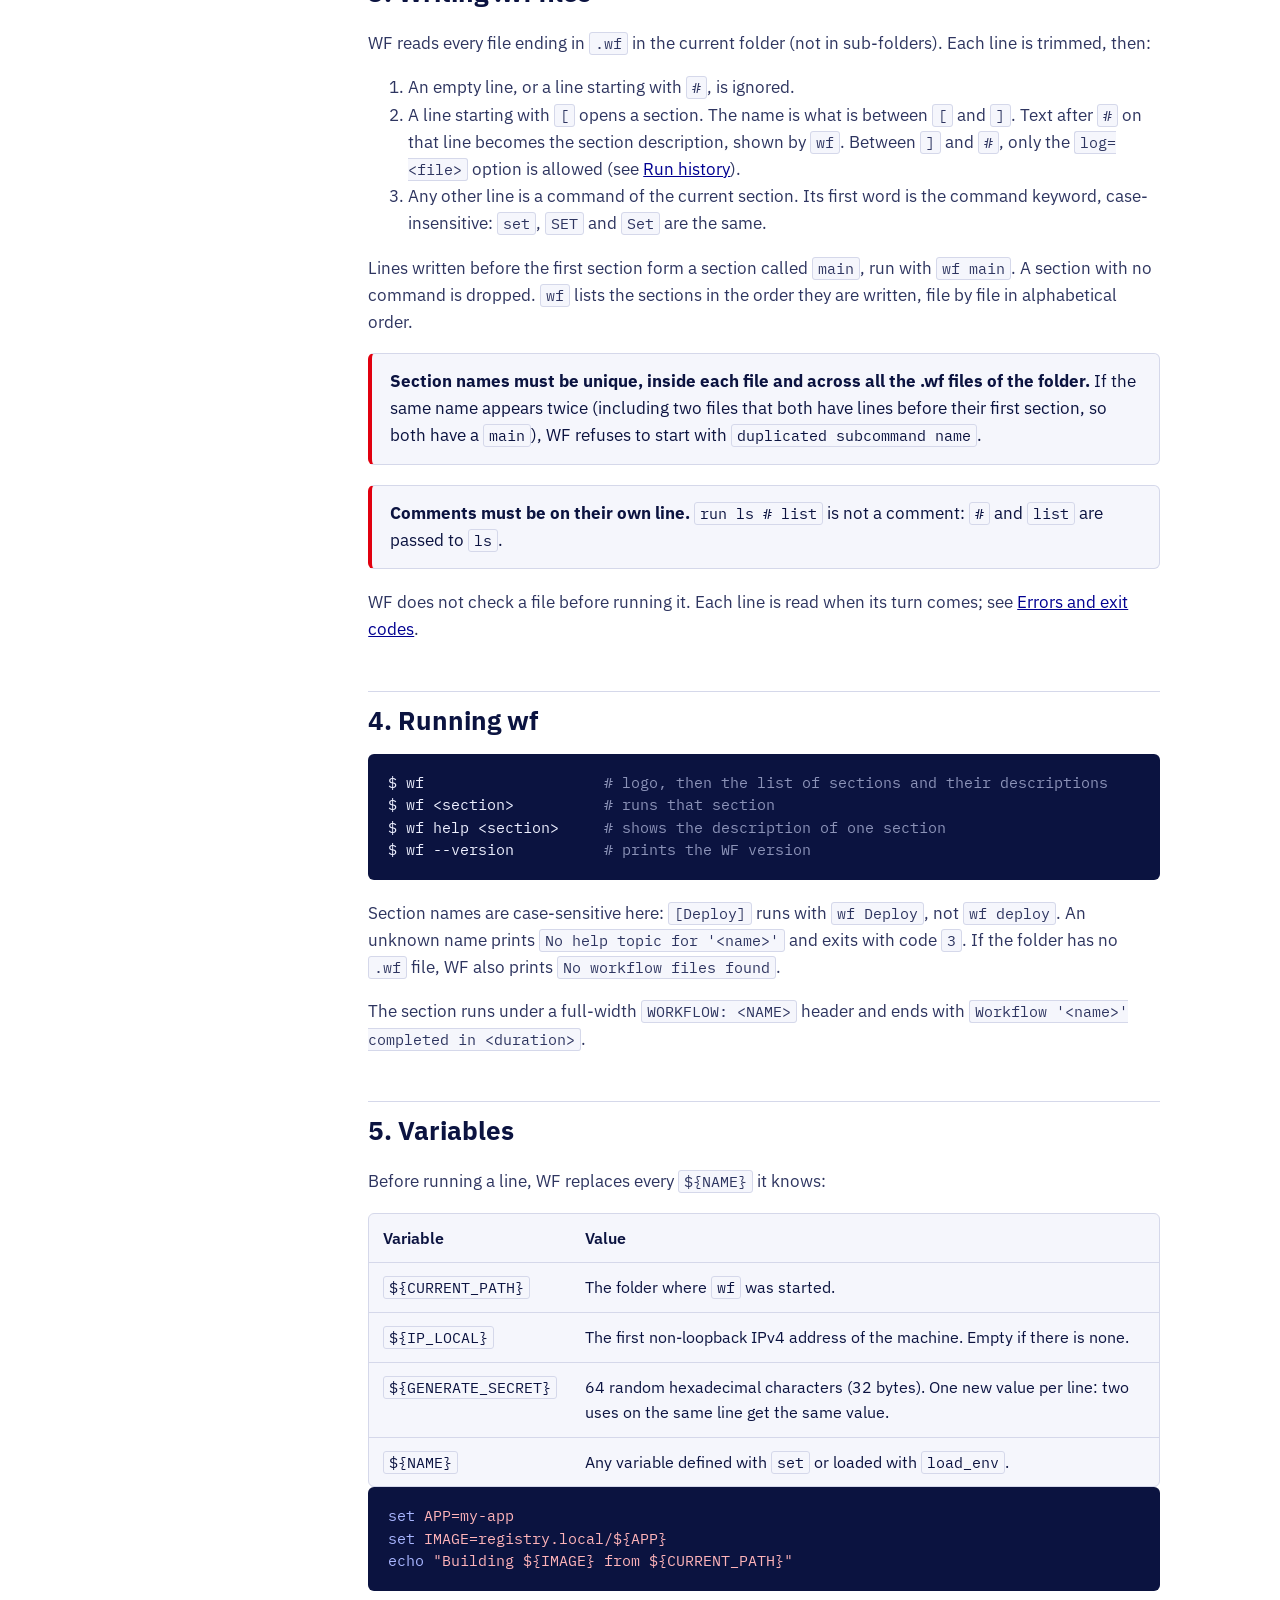
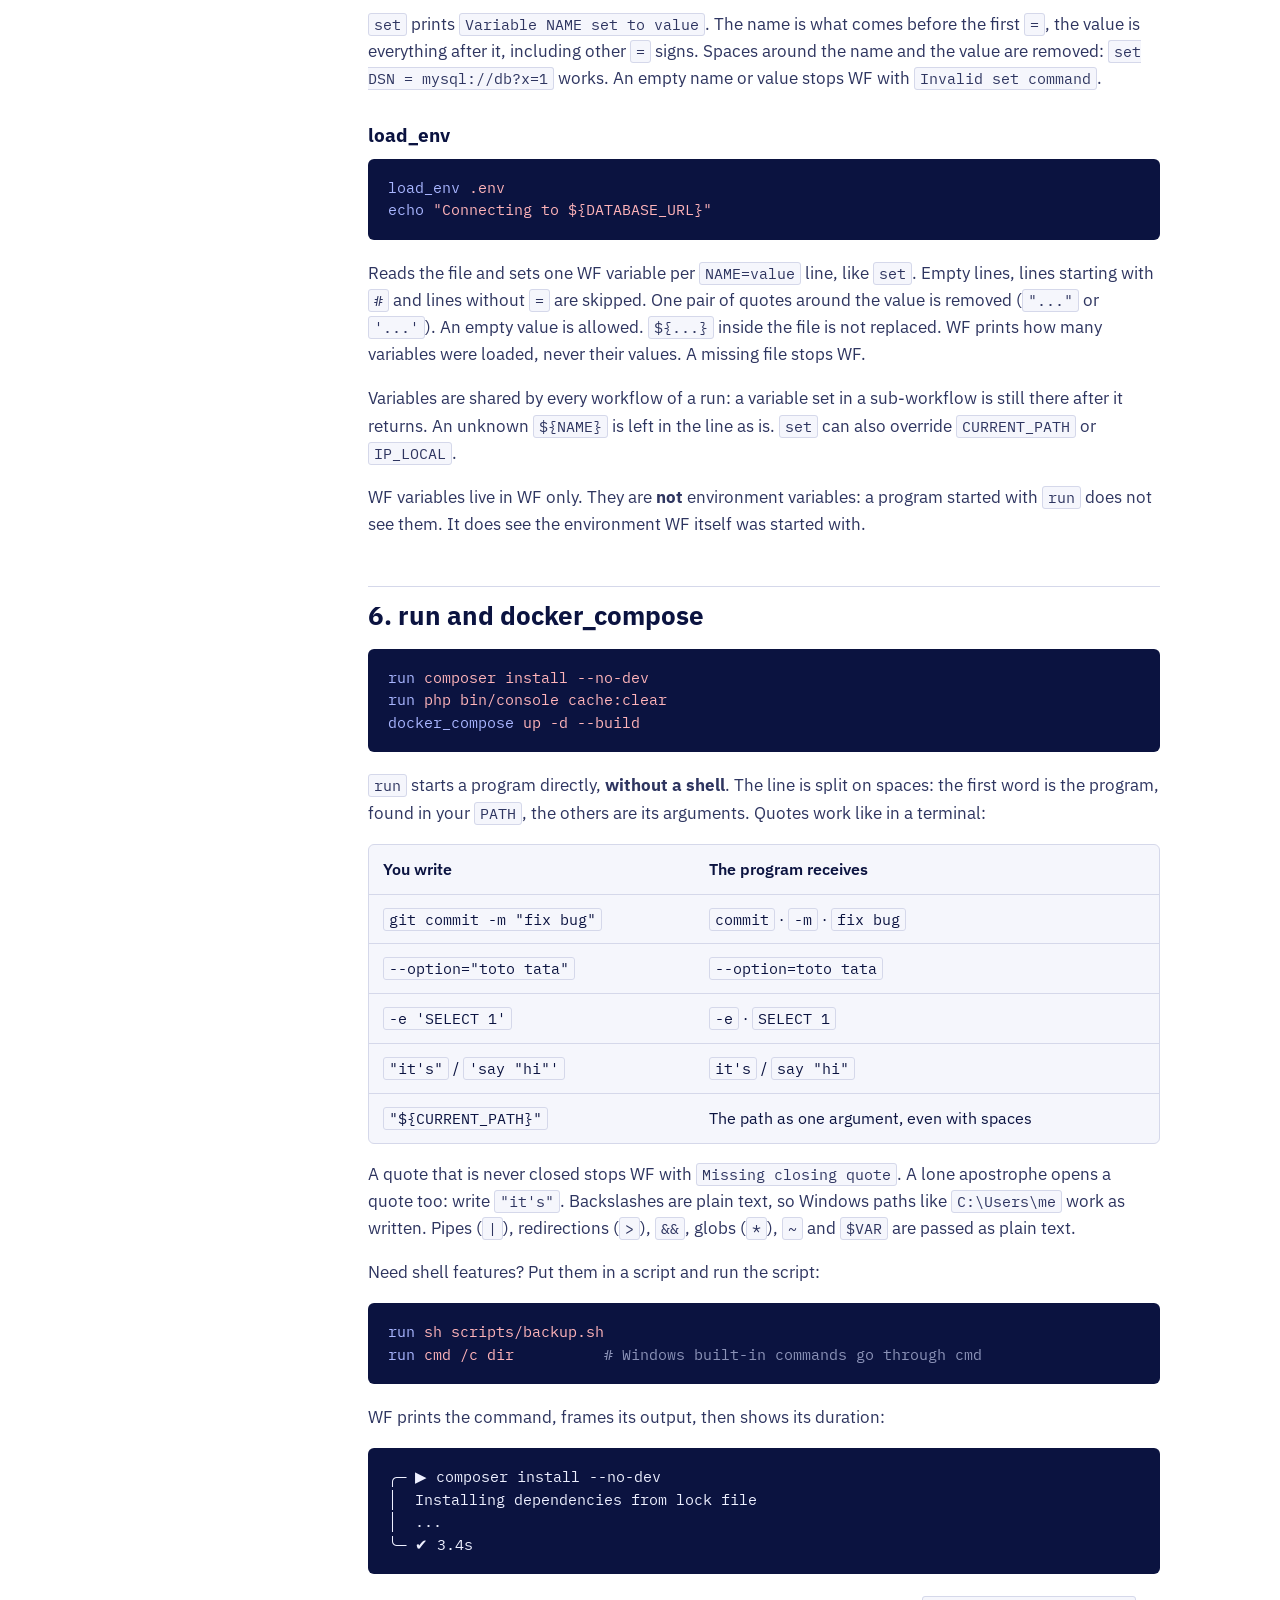
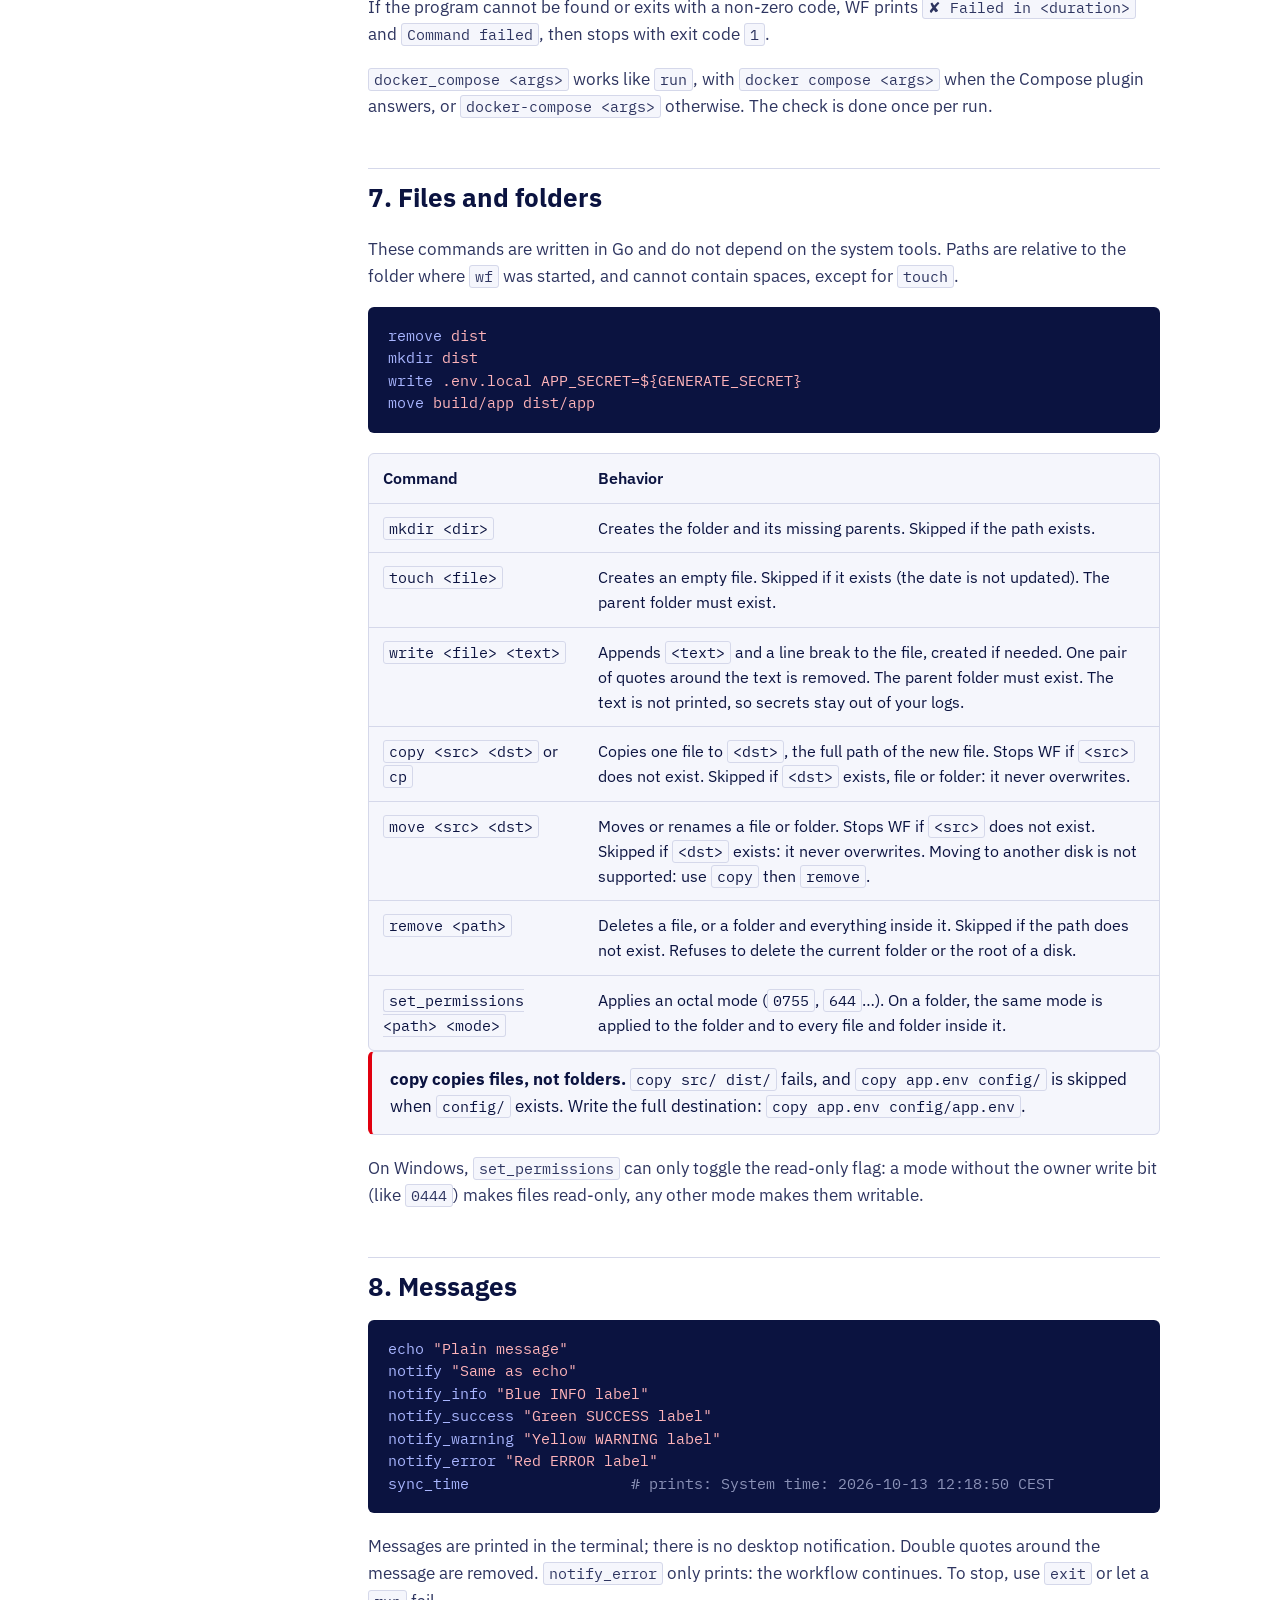
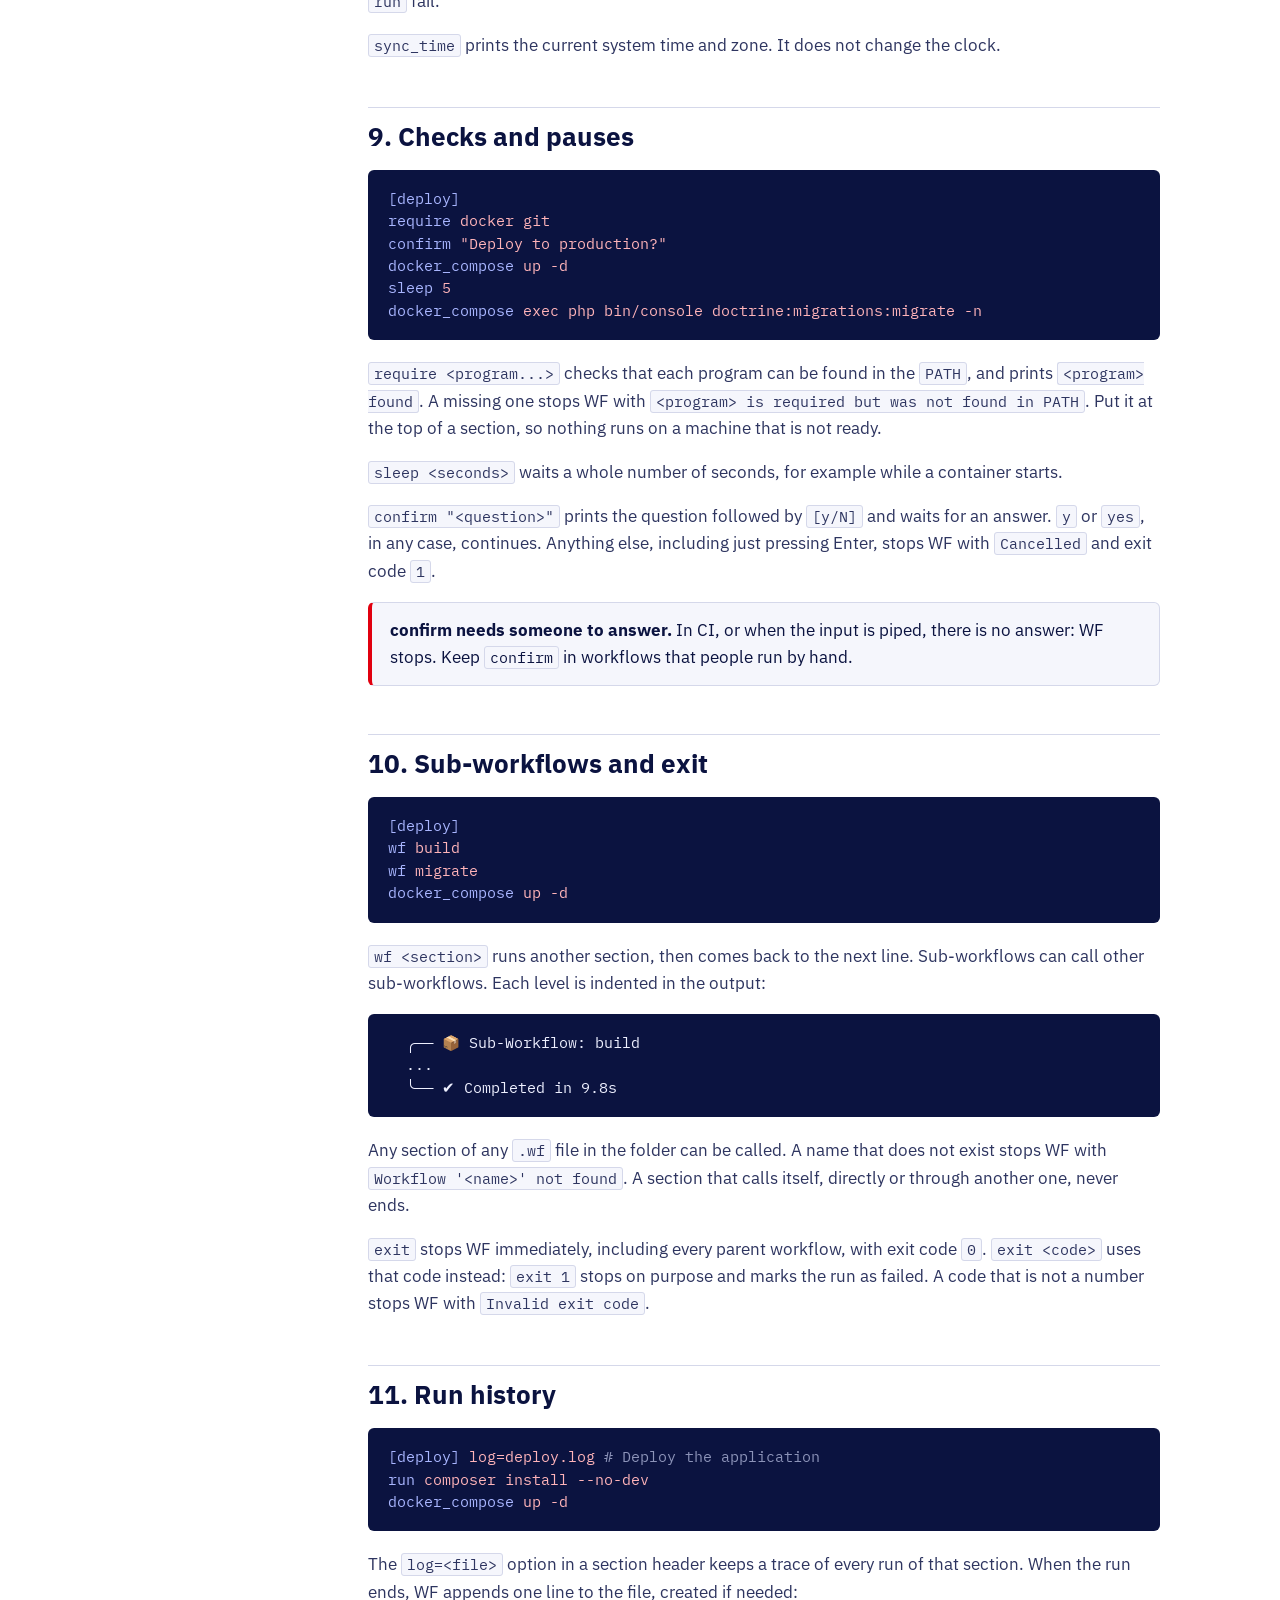
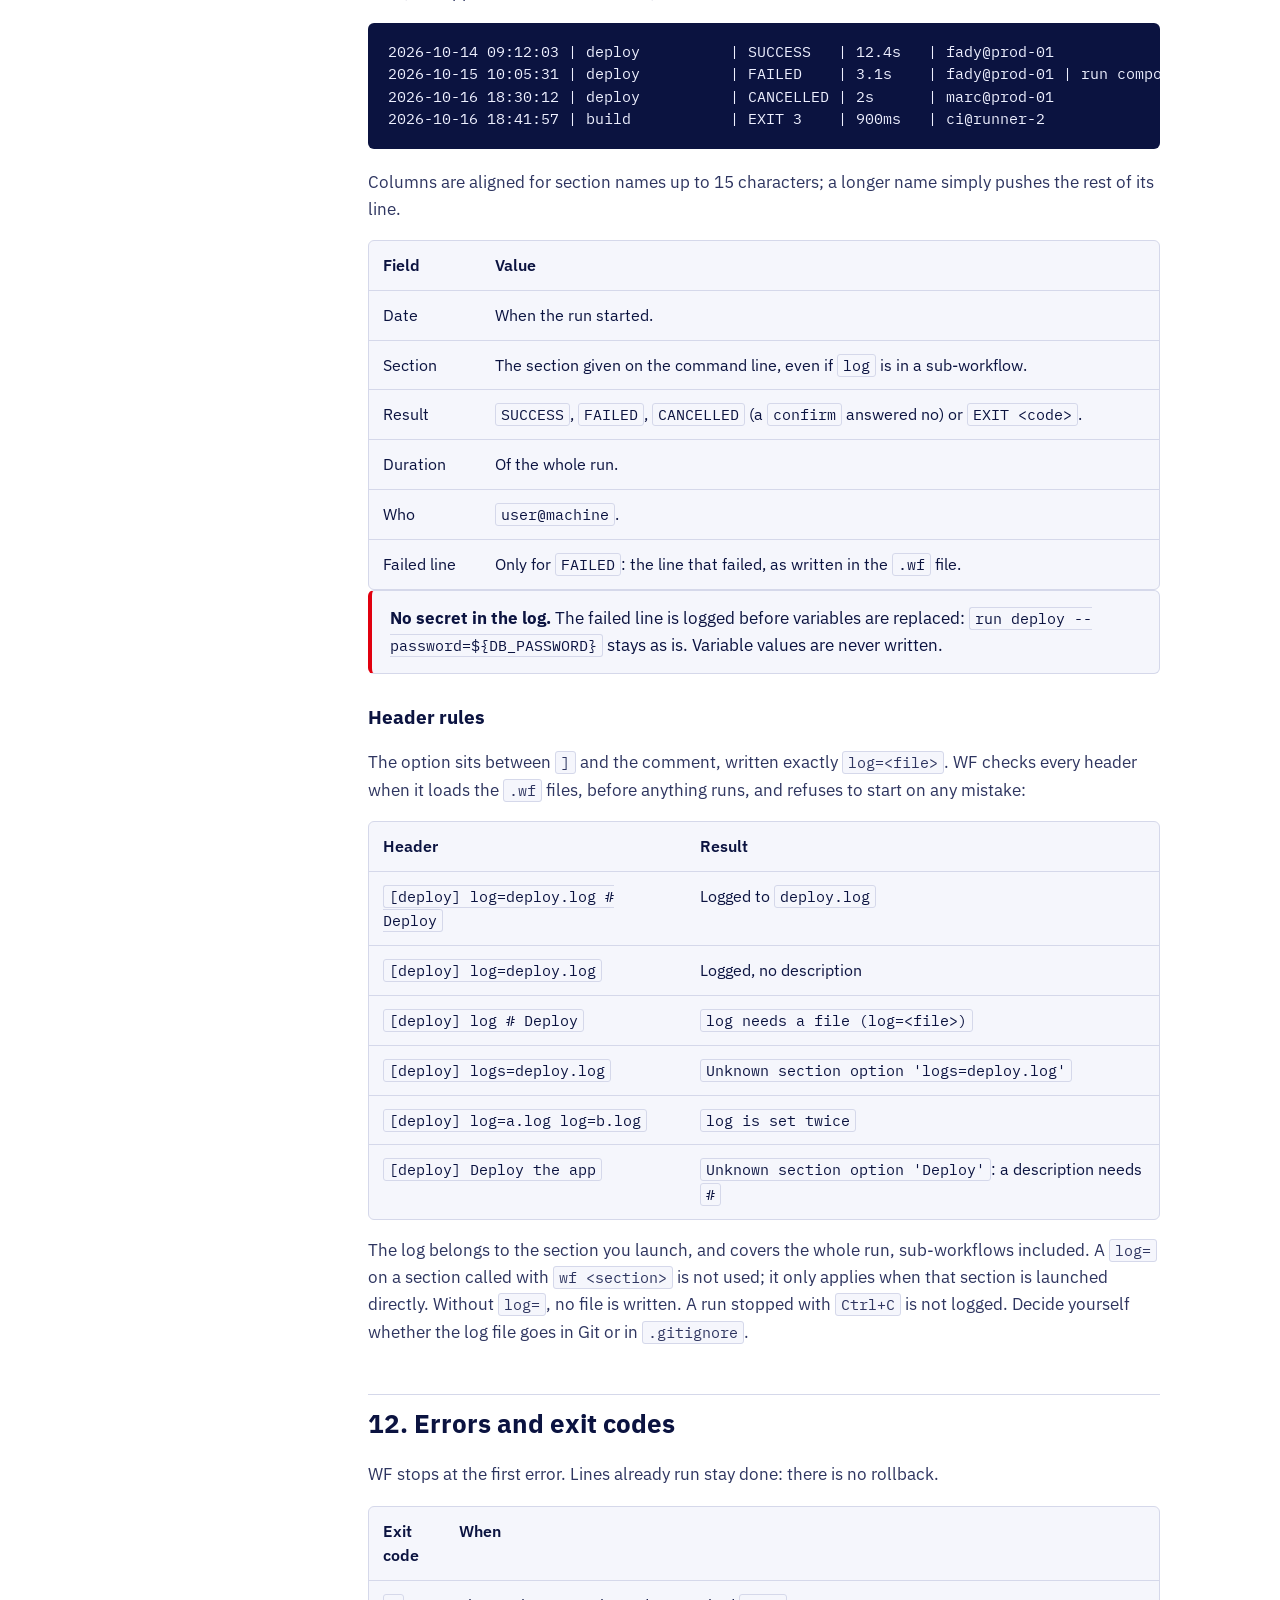
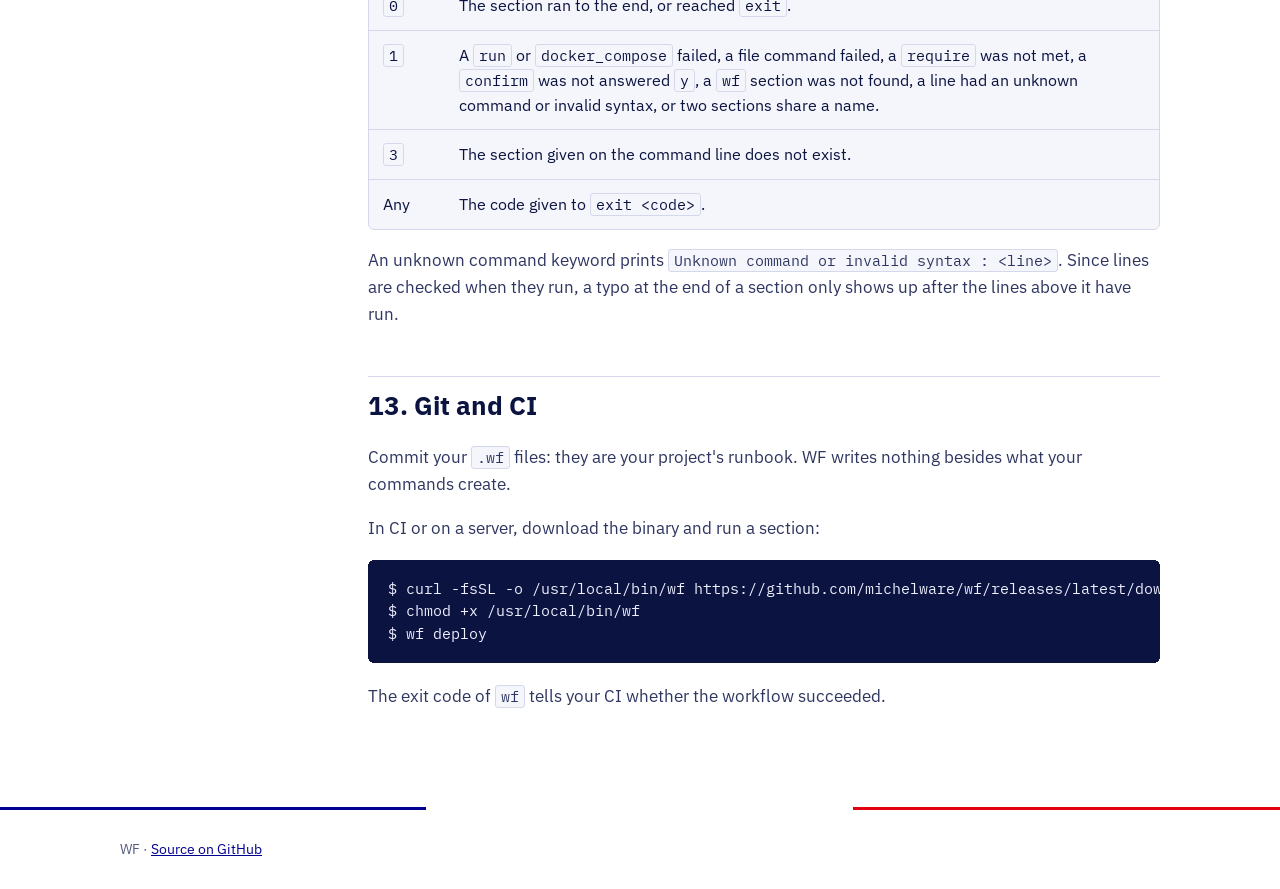
==== commit 3dc3efcd: "feat(docs): add `log=<file>` option to track workflow runs in a log file" ====
--- a/docs/docs.html
+++ b/docs/docs.html
@@ -38,8 +38,9 @@
     <li><a href="#messages">8. Messages</a></li>
     <li><a href="#checks">9. Checks and pauses</a></li>
     <li><a href="#sub">10. Sub-workflows and exit</a></li>
-    <li><a href="#errors">11. Errors and exit codes</a></li>
-    <li><a href="#git-ci">12. Git and CI</a></li>
+    <li><a href="#log">11. Run history</a></li>
+    <li><a href="#errors">12. Errors and exit codes</a></li>
+    <li><a href="#git-ci">13. Git and CI</a></li>
   </ol>
 </nav>
 
@@ -89,7 +90,7 @@
 <p>WF reads every file ending in <code>.wf</code> in the current folder (not in sub-folders). Each line is trimmed, then:</p>
 <ol>
   <li>An empty line, or a line starting with <code>#</code>, is ignored.</li>
-  <li>A line starting with <code>[</code> opens a section. The name is what is between <code>[</code> and <code>]</code>. Text after <code>]</code> that starts with <code>#</code> becomes the section description, shown by <code>wf</code>.</li>
+  <li>A line starting with <code>[</code> opens a section. The name is what is between <code>[</code> and <code>]</code>. Text after <code>#</code> on that line becomes the section description, shown by <code>wf</code>. Between <code>]</code> and <code>#</code>, only the <code>log=&lt;file&gt;</code> option is allowed (see <a href="#log">Run history</a>).</li>
   <li>Any other line is a command of the current section. Its first word is the command keyword, case-insensitive: <code>set</code>, <code>SET</code> and <code>Set</code> are the same.</li>
 </ol>
 <p>Lines written before the first section form a section called <code>main</code>, run with <code>wf main</code>. A section with no command is dropped. <code>wf</code> lists the sections in the order they are written, file by file in alphabetical order.</p>
@@ -216,7 +217,48 @@
 <p>Any section of any <code>.wf</code> file in the folder can be called. A name that does not exist stops WF with <code>Workflow '&lt;name&gt;' not found</code>. A section that calls itself, directly or through another one, never ends.</p>
 <p><code>exit</code> stops WF immediately, including every parent workflow, with exit code <code>0</code>. <code>exit &lt;code&gt;</code> uses that code instead: <code>exit 1</code> stops on purpose and marks the run as failed. A code that is not a number stops WF with <code>Invalid exit code</code>.</p>
 
-<h2 id="errors">11. Errors and exit codes</h2>
+<h2 id="log">11. Run history</h2>
+<pre><span class="k">[deploy]</span> <span class="v">log=deploy.log</span> <span class="c"># Deploy the application</span>
+<span class="k">run</span> <span class="v">composer install --no-dev</span>
+<span class="k">docker_compose</span> <span class="v">up -d</span></pre>
+<p>The <code>log=&lt;file&gt;</code> option in a section header keeps a trace of every run of that section. When the run ends, WF appends one line to the file, created if needed:</p>
+<pre>2026-10-14 09:12:03 | deploy          | SUCCESS   | 12.4s   | fady@prod-01
+2026-10-15 10:05:31 | deploy          | FAILED    | 3.1s    | fady@prod-01 | run composer install --no-dev
+2026-10-16 18:30:12 | deploy          | CANCELLED | 2s      | marc@prod-01
+2026-10-16 18:41:57 | build           | EXIT 3    | 900ms   | ci@runner-2</pre>
+<p>Columns are aligned for section names up to 15 characters; a longer name simply pushes the rest of its line.</p>
+<div class="table-box">
+<table>
+  <thead><tr><th>Field</th><th>Value</th></tr></thead>
+  <tbody>
+    <tr><td>Date</td><td>When the run started.</td></tr>
+    <tr><td>Section</td><td>The section given on the command line, even if <code>log</code> is in a sub-workflow.</td></tr>
+    <tr><td>Result</td><td><code>SUCCESS</code>, <code>FAILED</code>, <code>CANCELLED</code> (a <code>confirm</code> answered no) or <code>EXIT &lt;code&gt;</code>.</td></tr>
+    <tr><td>Duration</td><td>Of the whole run.</td></tr>
+    <tr><td>Who</td><td><code>user@machine</code>.</td></tr>
+    <tr><td>Failed line</td><td>Only for <code>FAILED</code>: the line that failed, as written in the <code>.wf</code> file.</td></tr>
+  </tbody>
+</table>
+</div>
+<div class="note"><strong>No secret in the log.</strong> The failed line is logged before variables are replaced: <code>run deploy --password=${DB_PASSWORD}</code> stays as is. Variable values are never written.</div>
+<h3>Header rules</h3>
+<p>The option sits between <code>]</code> and the comment, written exactly <code>log=&lt;file&gt;</code>. WF checks every header when it loads the <code>.wf</code> files, before anything runs, and refuses to start on any mistake:</p>
+<div class="table-box">
+<table>
+  <thead><tr><th>Header</th><th>Result</th></tr></thead>
+  <tbody>
+    <tr><td><code>[deploy] log=deploy.log # Deploy</code></td><td>Logged to <code>deploy.log</code></td></tr>
+    <tr><td><code>[deploy] log=deploy.log</code></td><td>Logged, no description</td></tr>
+    <tr><td><code>[deploy] log # Deploy</code></td><td><code>log needs a file (log=&lt;file&gt;)</code></td></tr>
+    <tr><td><code>[deploy] logs=deploy.log</code></td><td><code>Unknown section option 'logs=deploy.log'</code></td></tr>
+    <tr><td><code>[deploy] log=a.log log=b.log</code></td><td><code>log is set twice</code></td></tr>
+    <tr><td><code>[deploy] Deploy the app</code></td><td><code>Unknown section option 'Deploy'</code>: a description needs <code>#</code></td></tr>
+  </tbody>
+</table>
+</div>
+<p>The log belongs to the section you launch, and covers the whole run, sub-workflows included. A <code>log=</code> on a section called with <code>wf &lt;section&gt;</code> is not used; it only applies when that section is launched directly. Without <code>log=</code>, no file is written. A run stopped with <code>Ctrl+C</code> is not logged. Decide yourself whether the log file goes in Git or in <code>.gitignore</code>.</p>
+
+<h2 id="errors">12. Errors and exit codes</h2>
 <p>WF stops at the first error. Lines already run stay done: there is no rollback.</p>
 <div class="table-box">
 <table>
@@ -231,7 +273,7 @@
 </div>
 <p>An unknown command keyword prints <code>Unknown command or invalid syntax : &lt;line&gt;</code>. Since lines are checked when they run, a typo at the end of a section only shows up after the lines above it have run.</p>
 
-<h2 id="git-ci">12. Git and CI</h2>
+<h2 id="git-ci">13. Git and CI</h2>
 <p>Commit your <code>.wf</code> files: they are your project's runbook. WF writes nothing besides what your commands create.</p>
 <p>In CI or on a server, download the binary and run a section:</p>
 <pre>$ curl -fsSL -o /usr/local/bin/wf https://github.com/michelware/wf/releases/latest/download/wf-linux-amd64
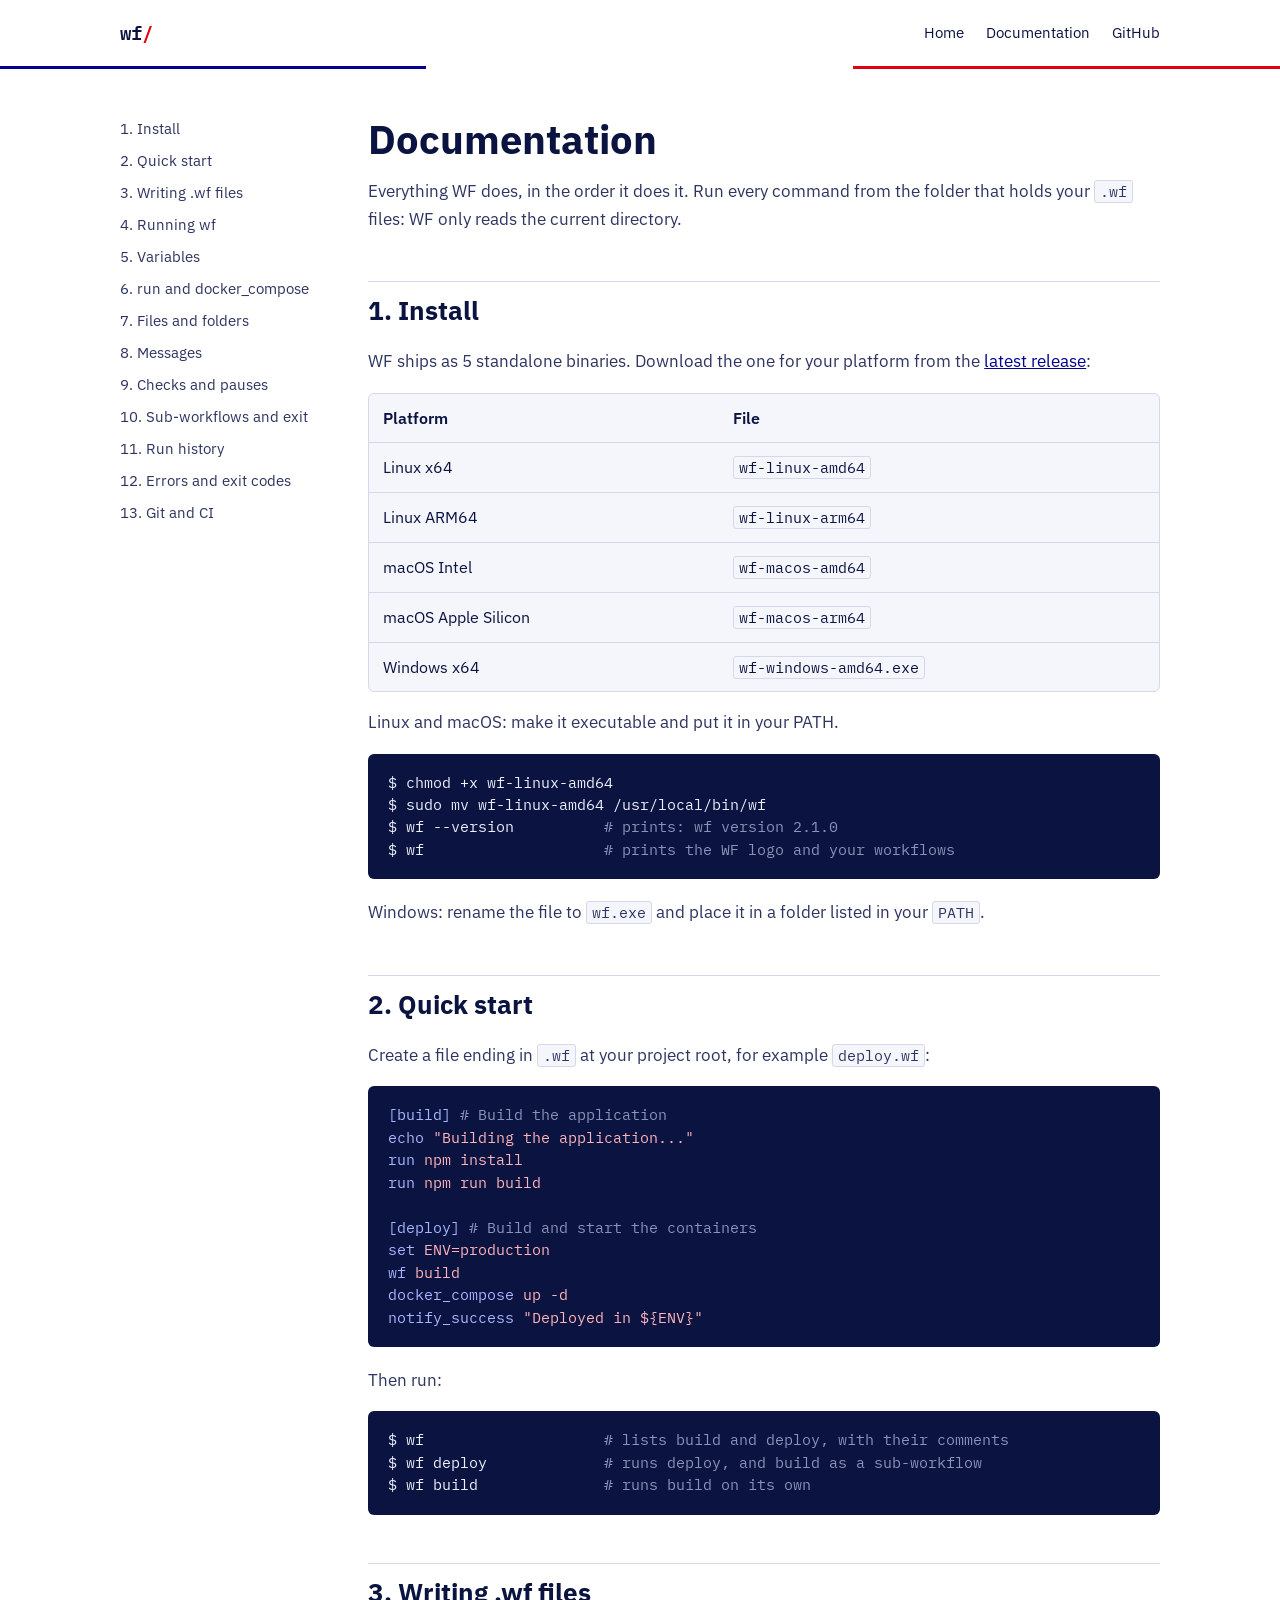
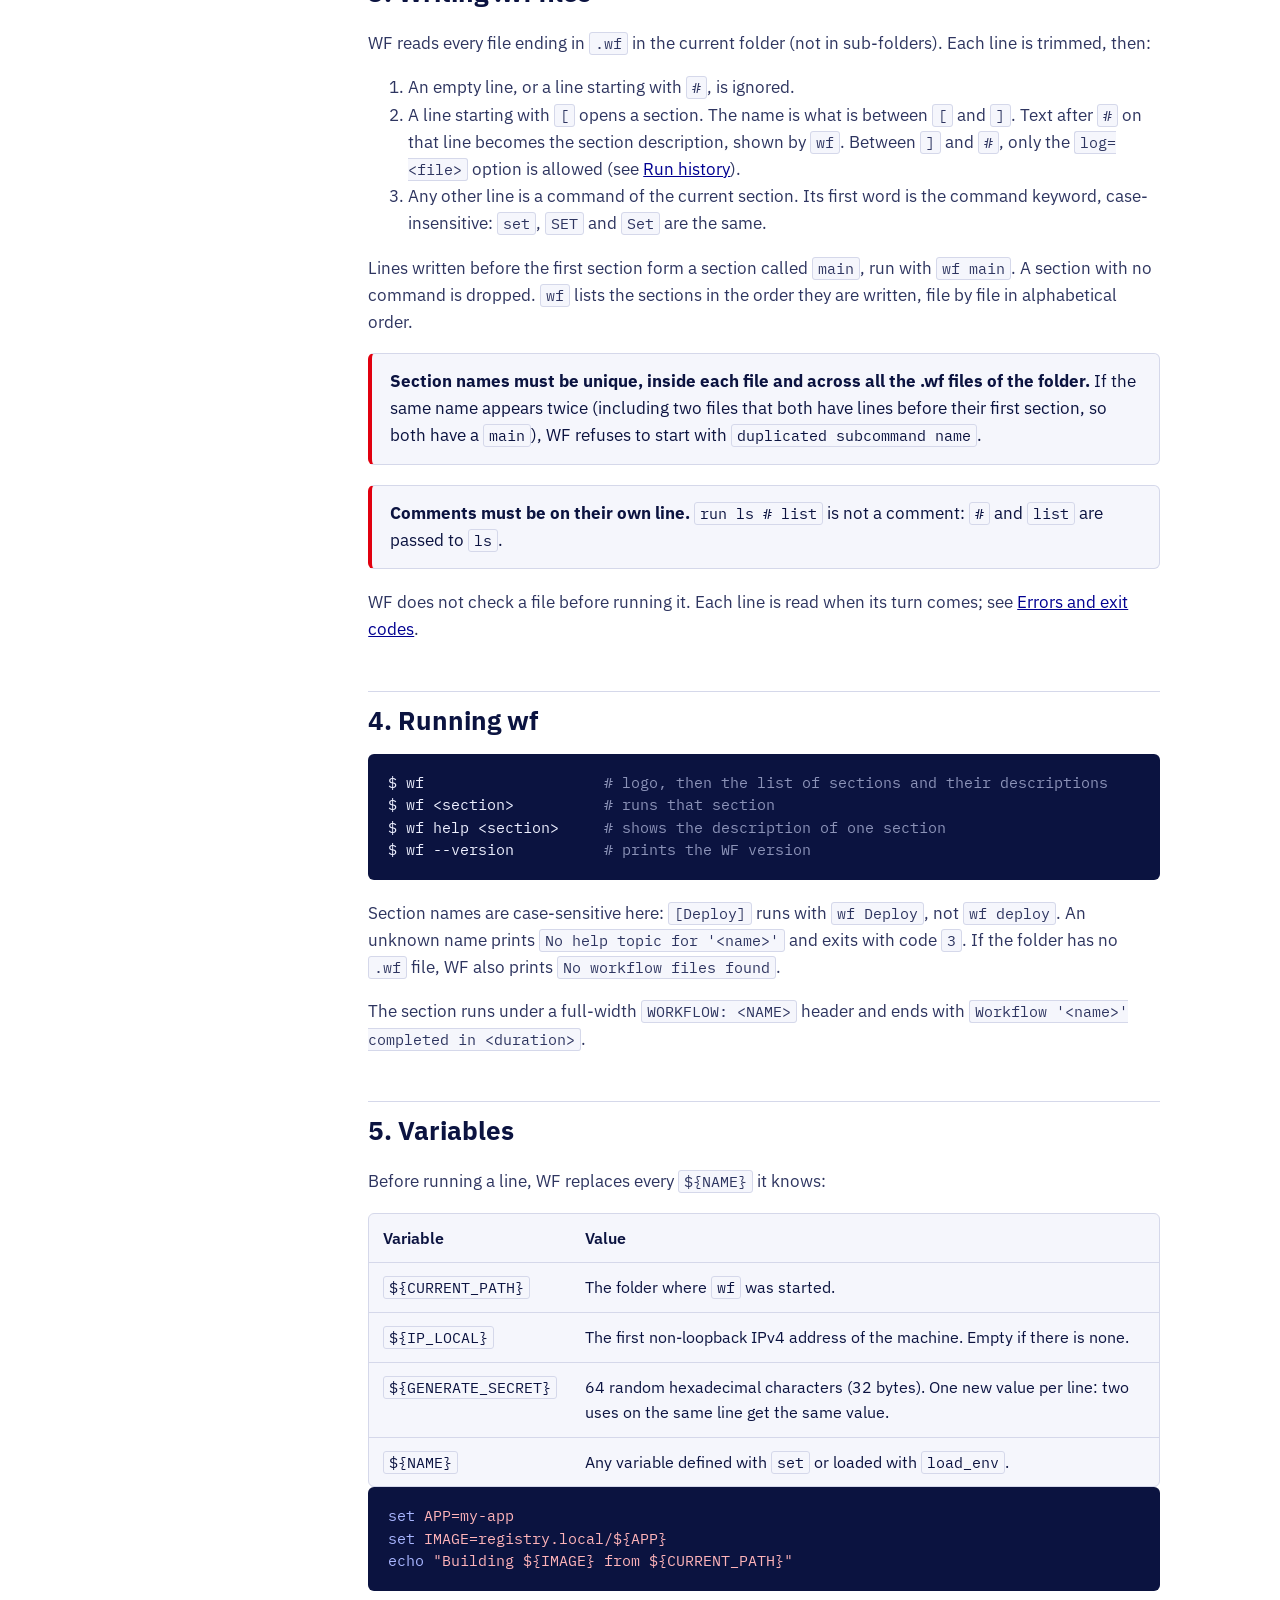
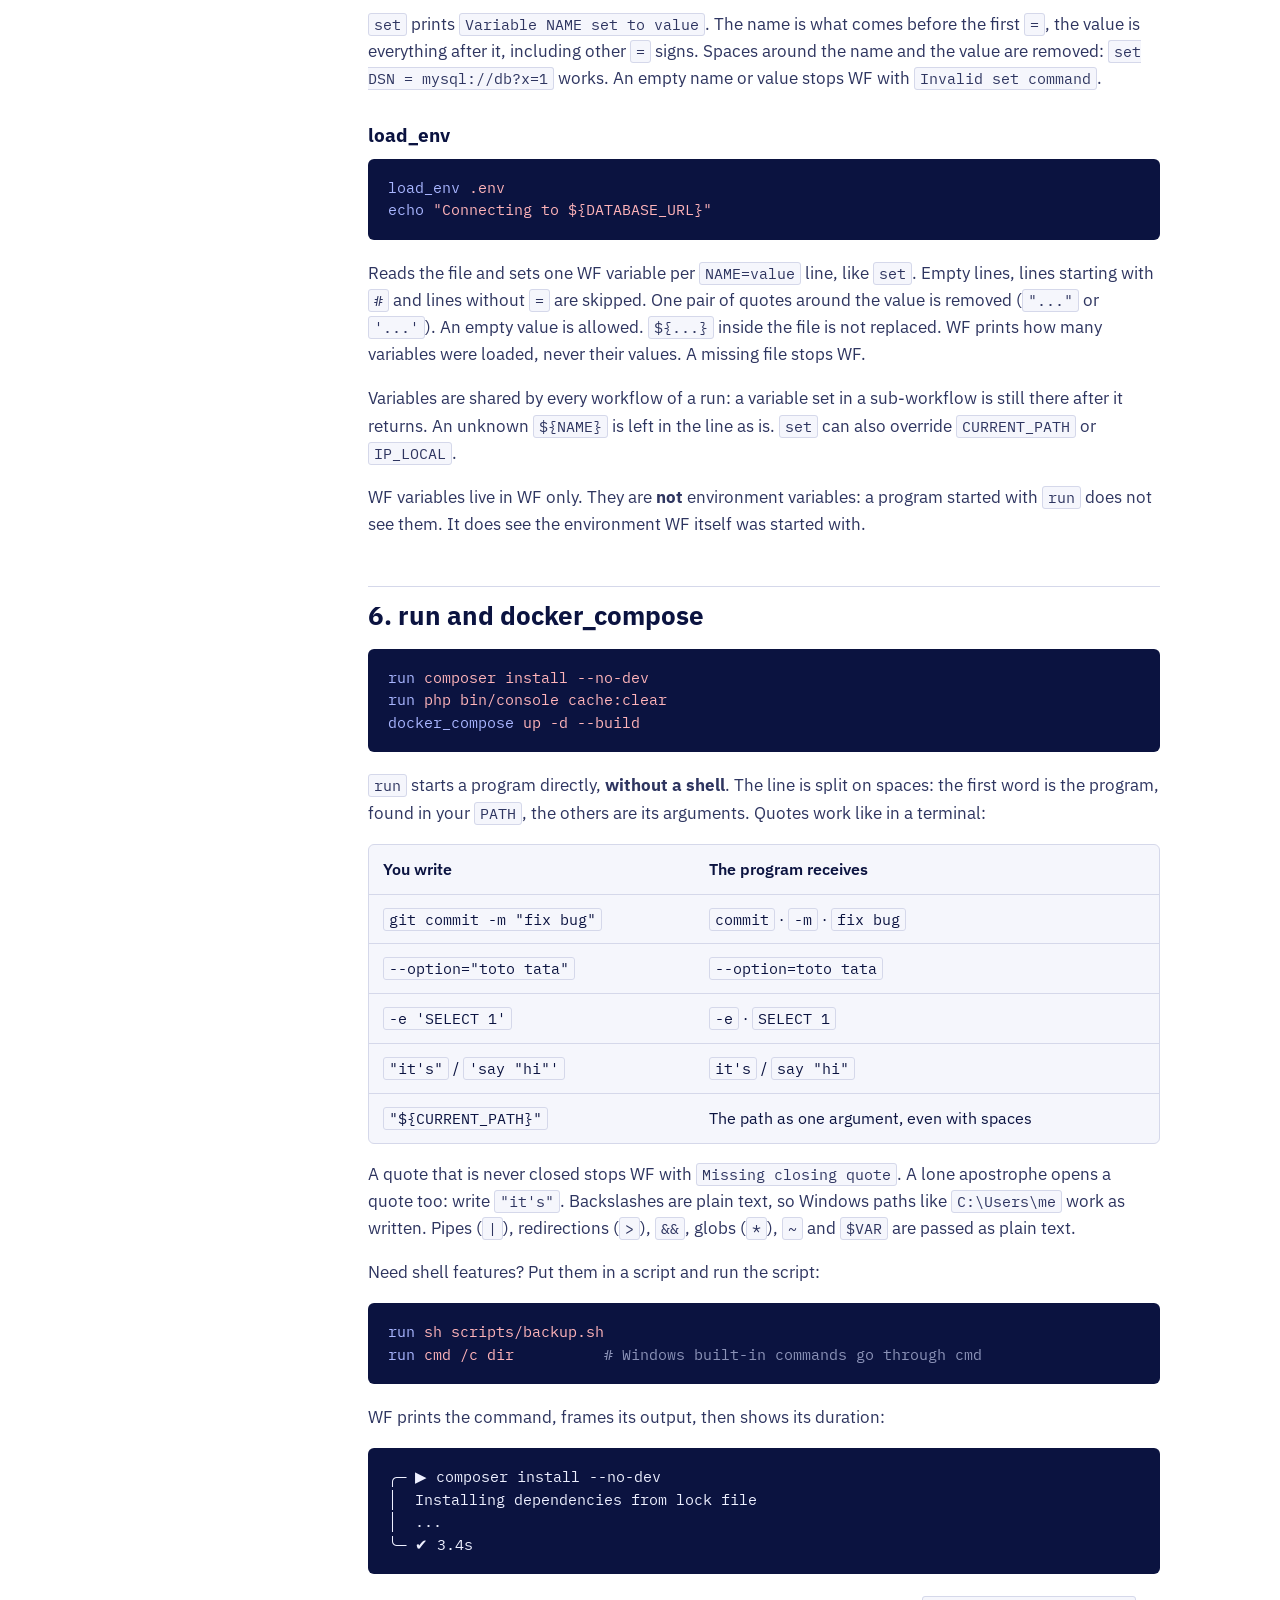
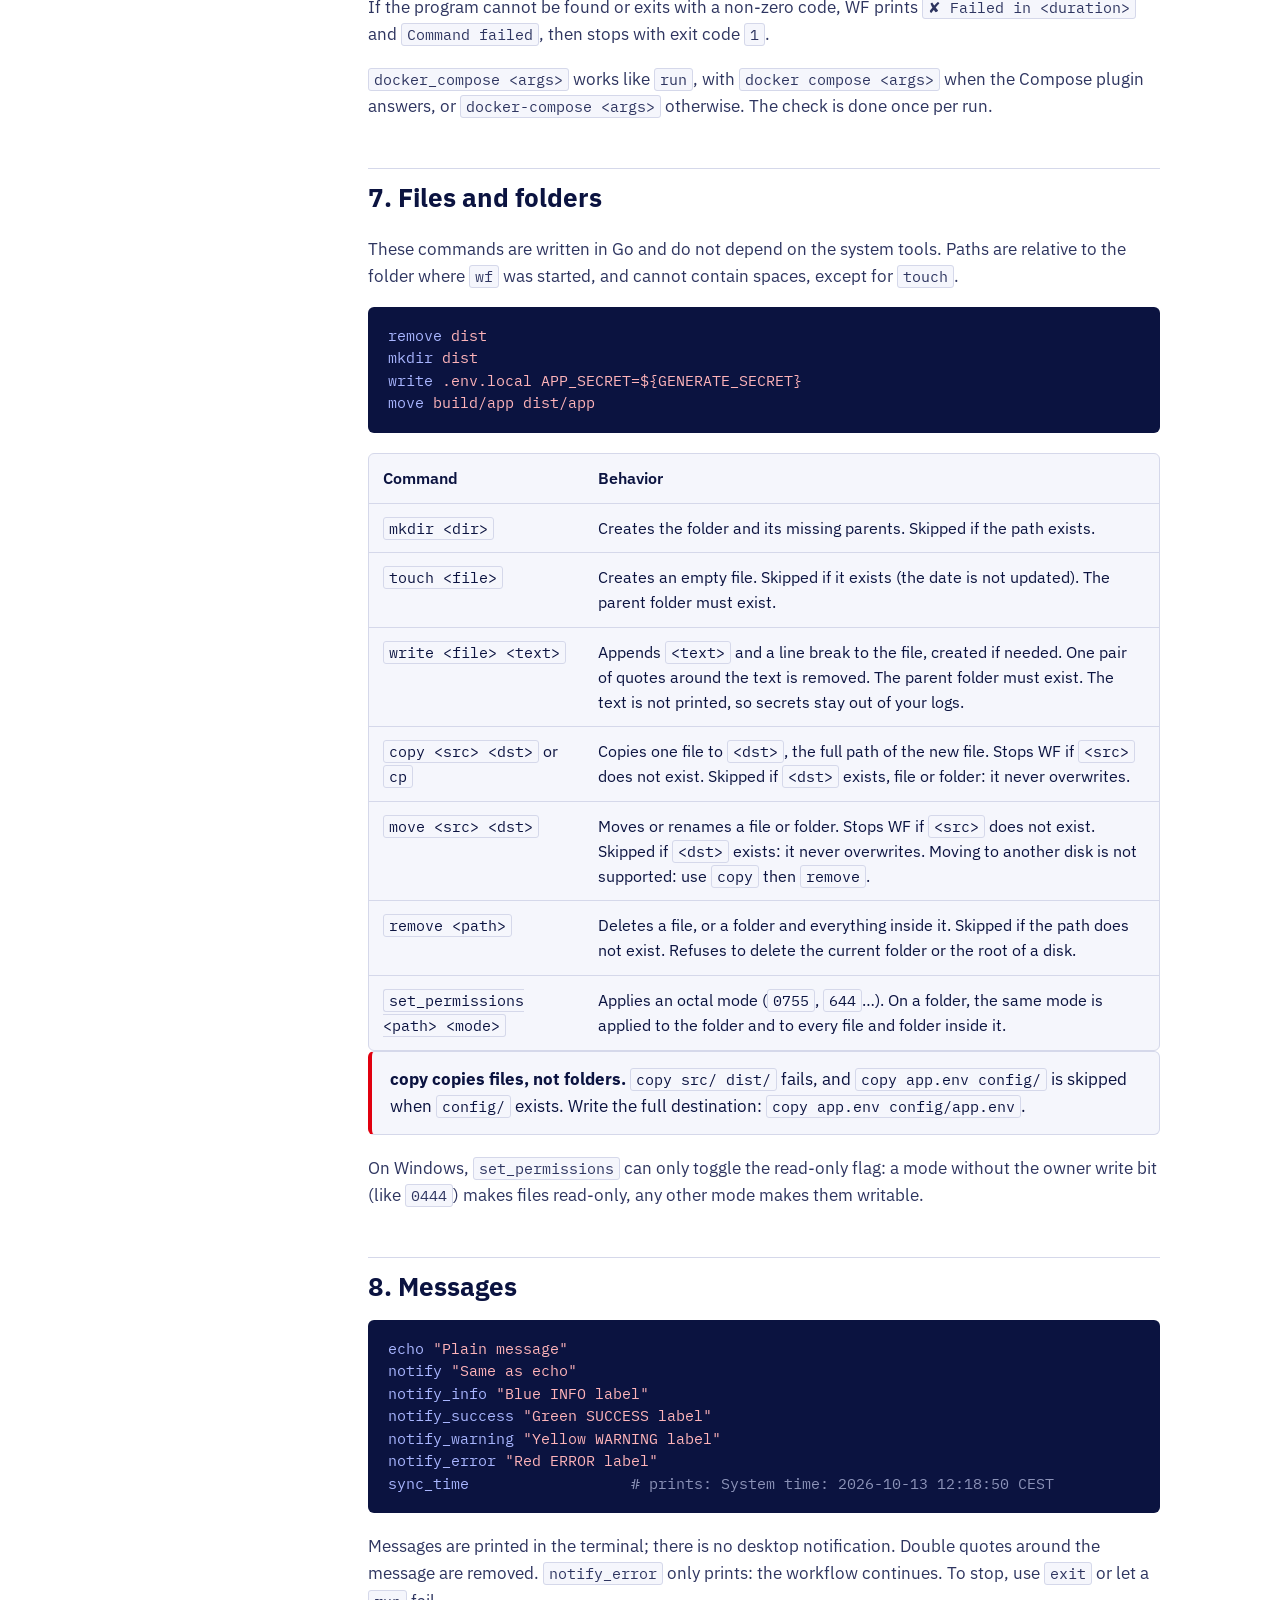
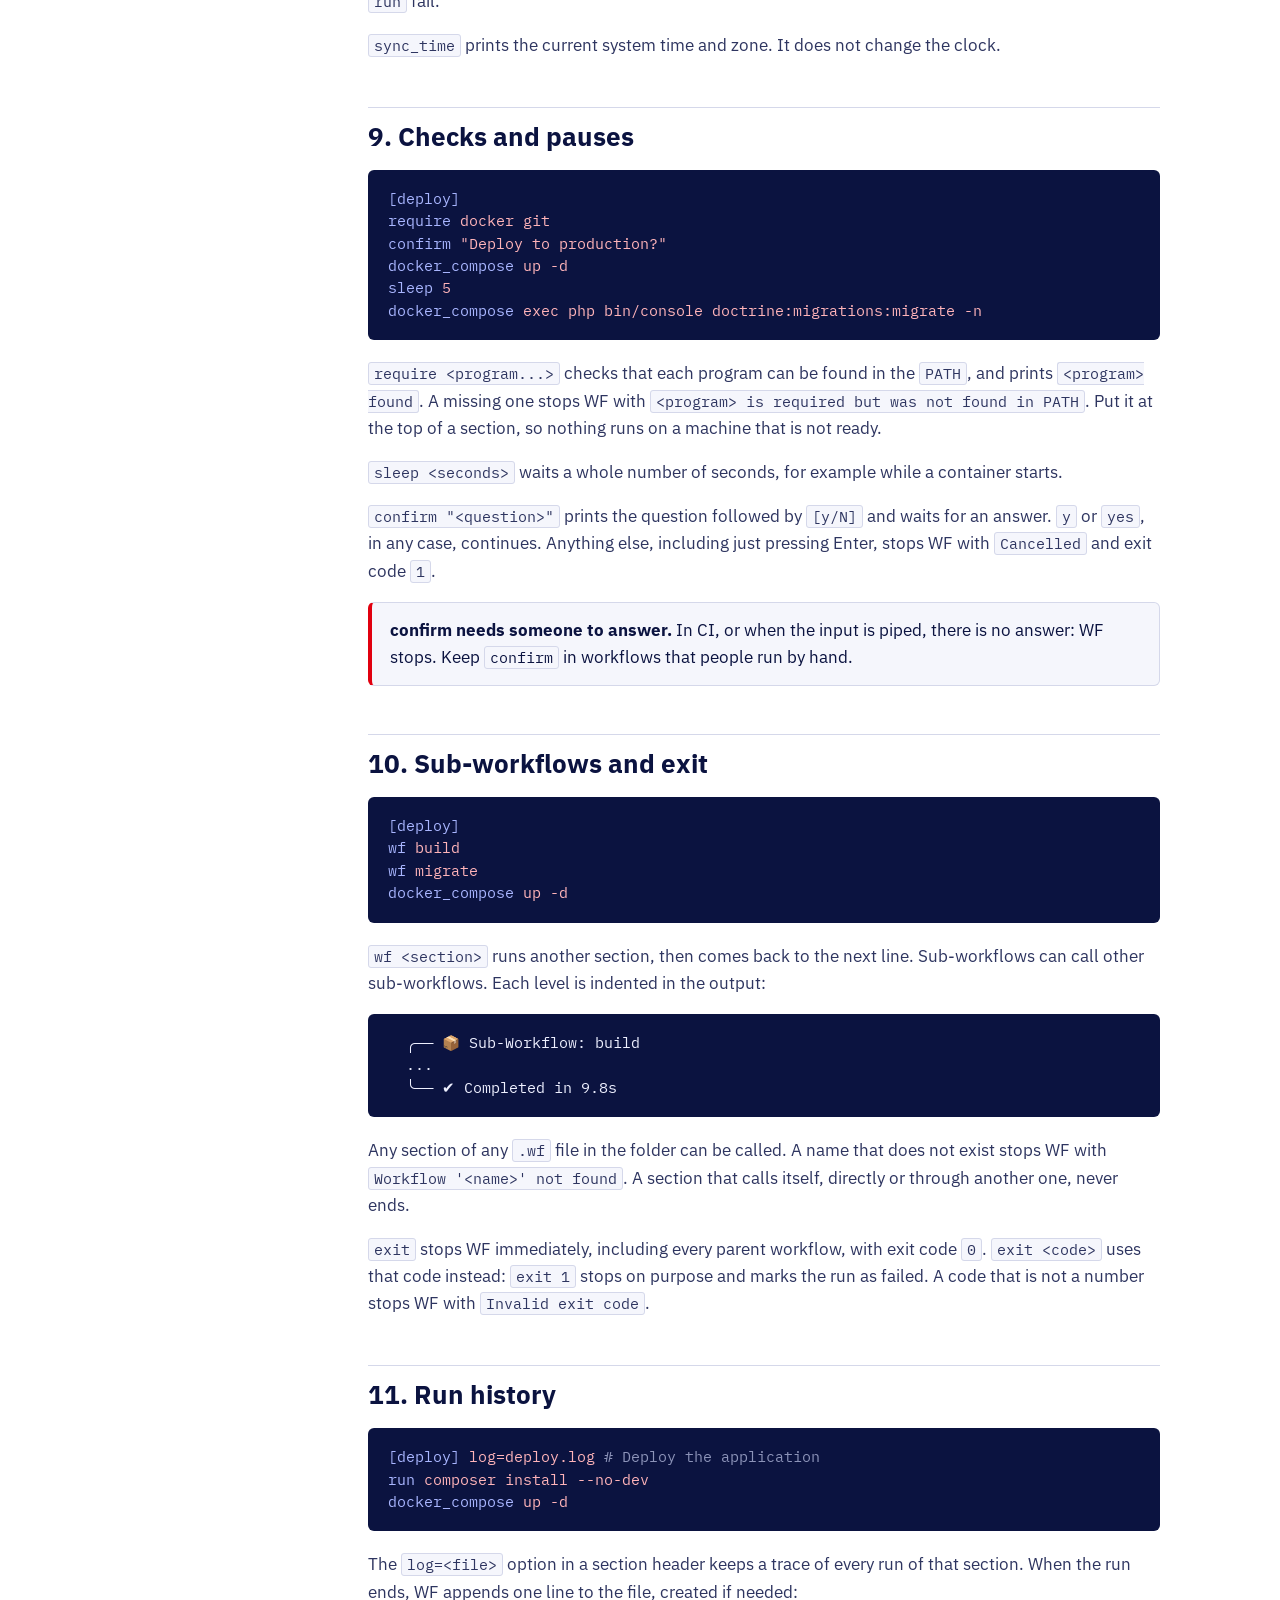
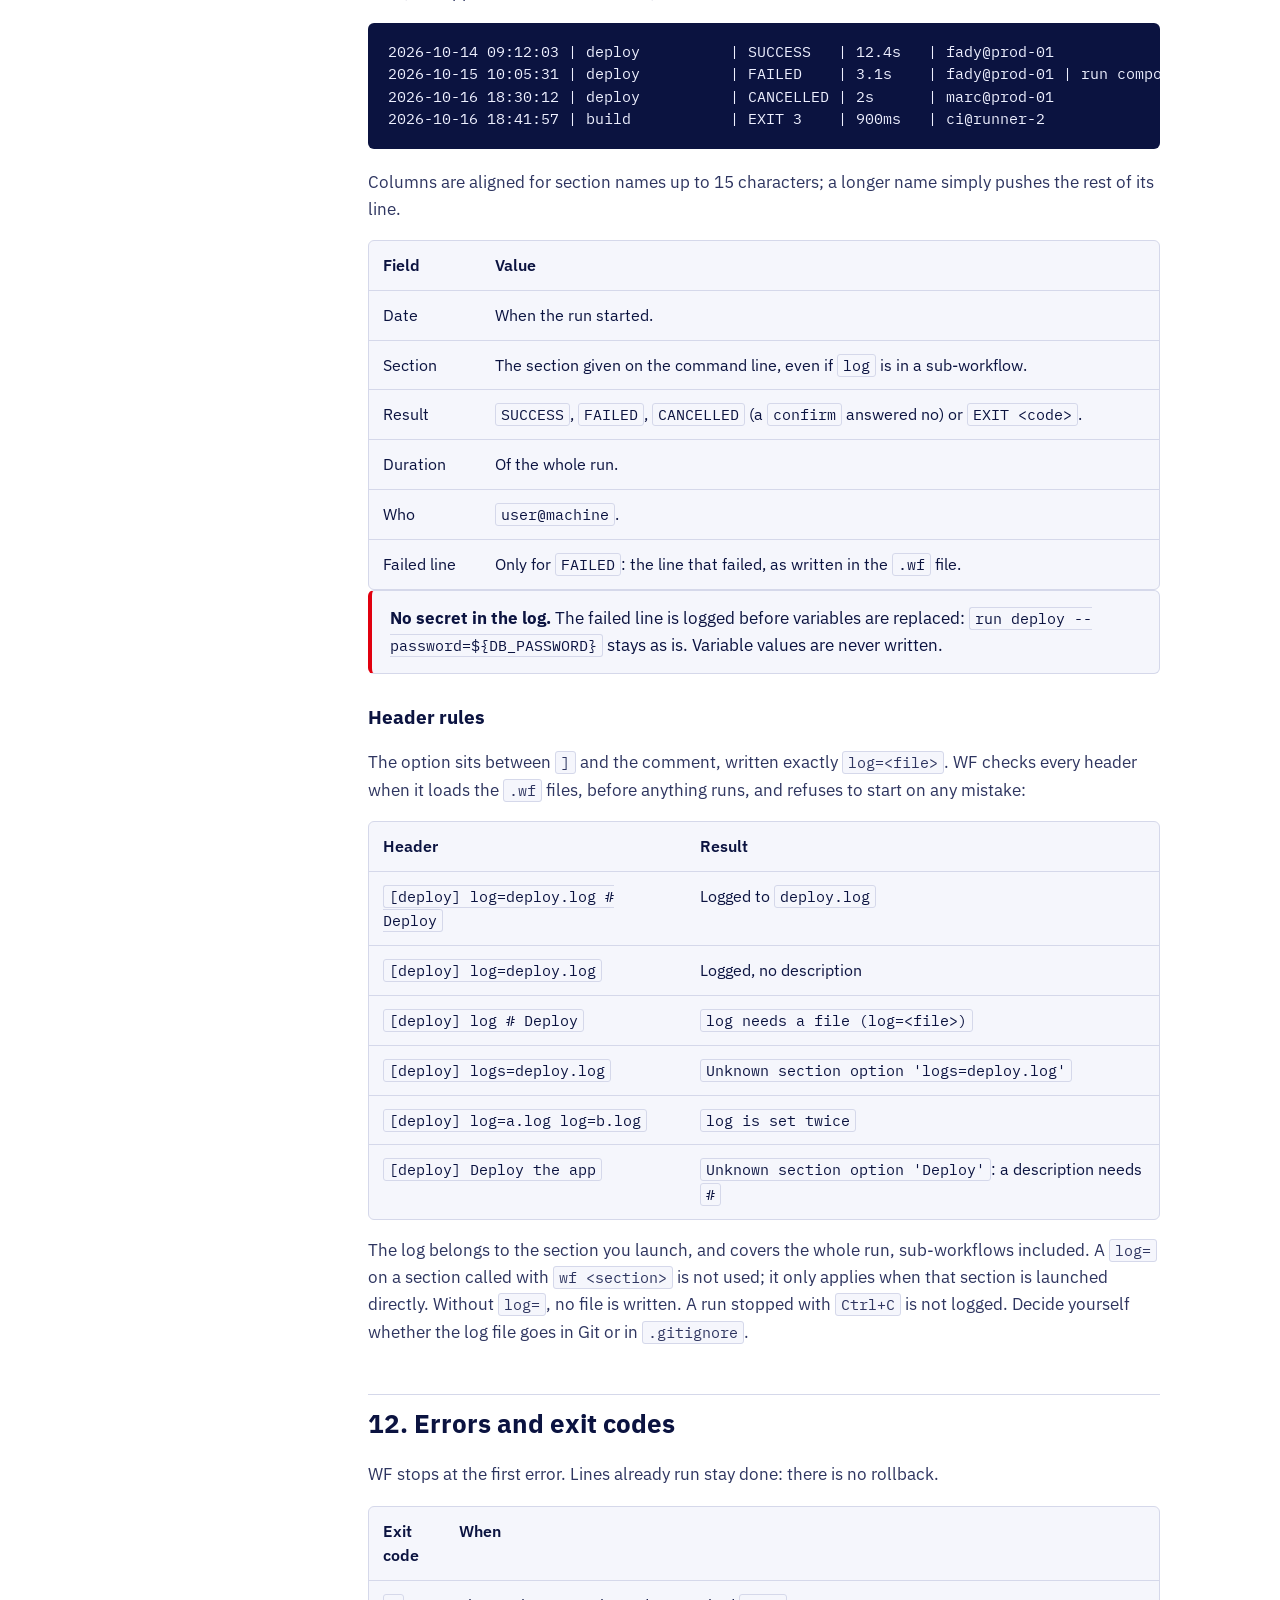
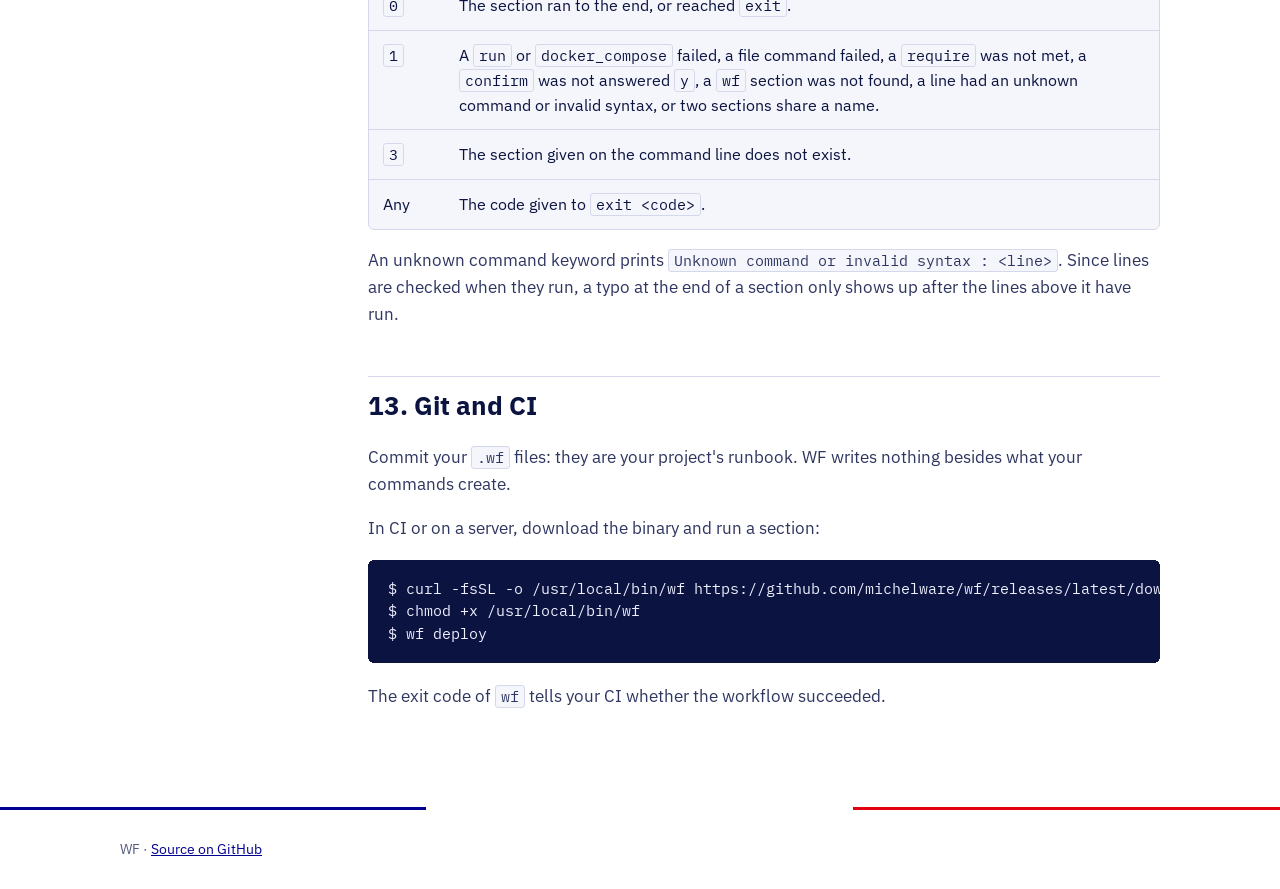
==== commit 90641465: "docs: update version to 2.1.0 in documentation and code" ====
--- a/docs/docs.html
+++ b/docs/docs.html
@@ -65,7 +65,7 @@
 <p>Linux and macOS: make it executable and put it in your PATH.</p>
 <pre>$ chmod +x wf-linux-amd64
 $ sudo mv wf-linux-amd64 /usr/local/bin/wf
-$ wf --version          <span class="c"># prints: wf version 2.0.0</span>
+$ wf --version          <span class="c"># prints: wf version 2.1.0</span>
 $ wf                    <span class="c"># prints the WF logo and your workflows</span></pre>
 <p>Windows: rename the file to <code>wf.exe</code> and place it in a folder listed in your <code>PATH</code>.</p>
 
